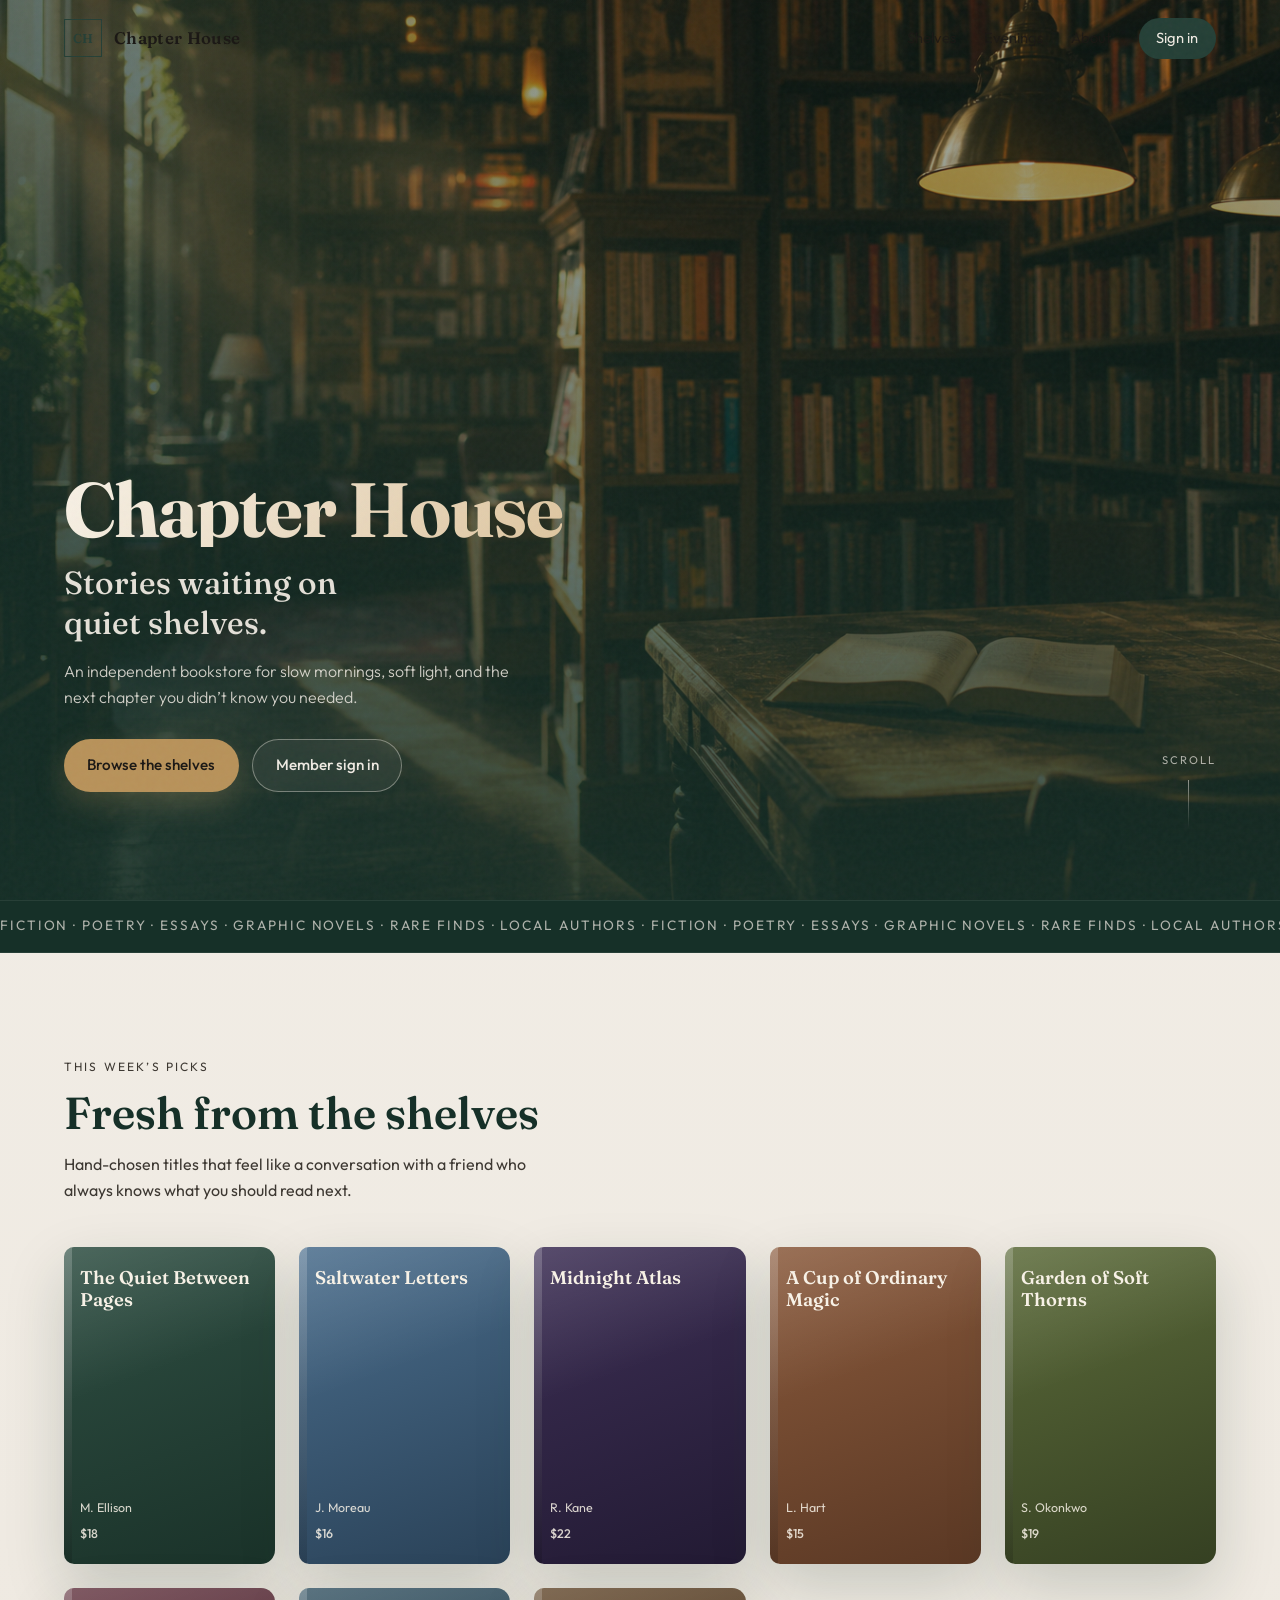
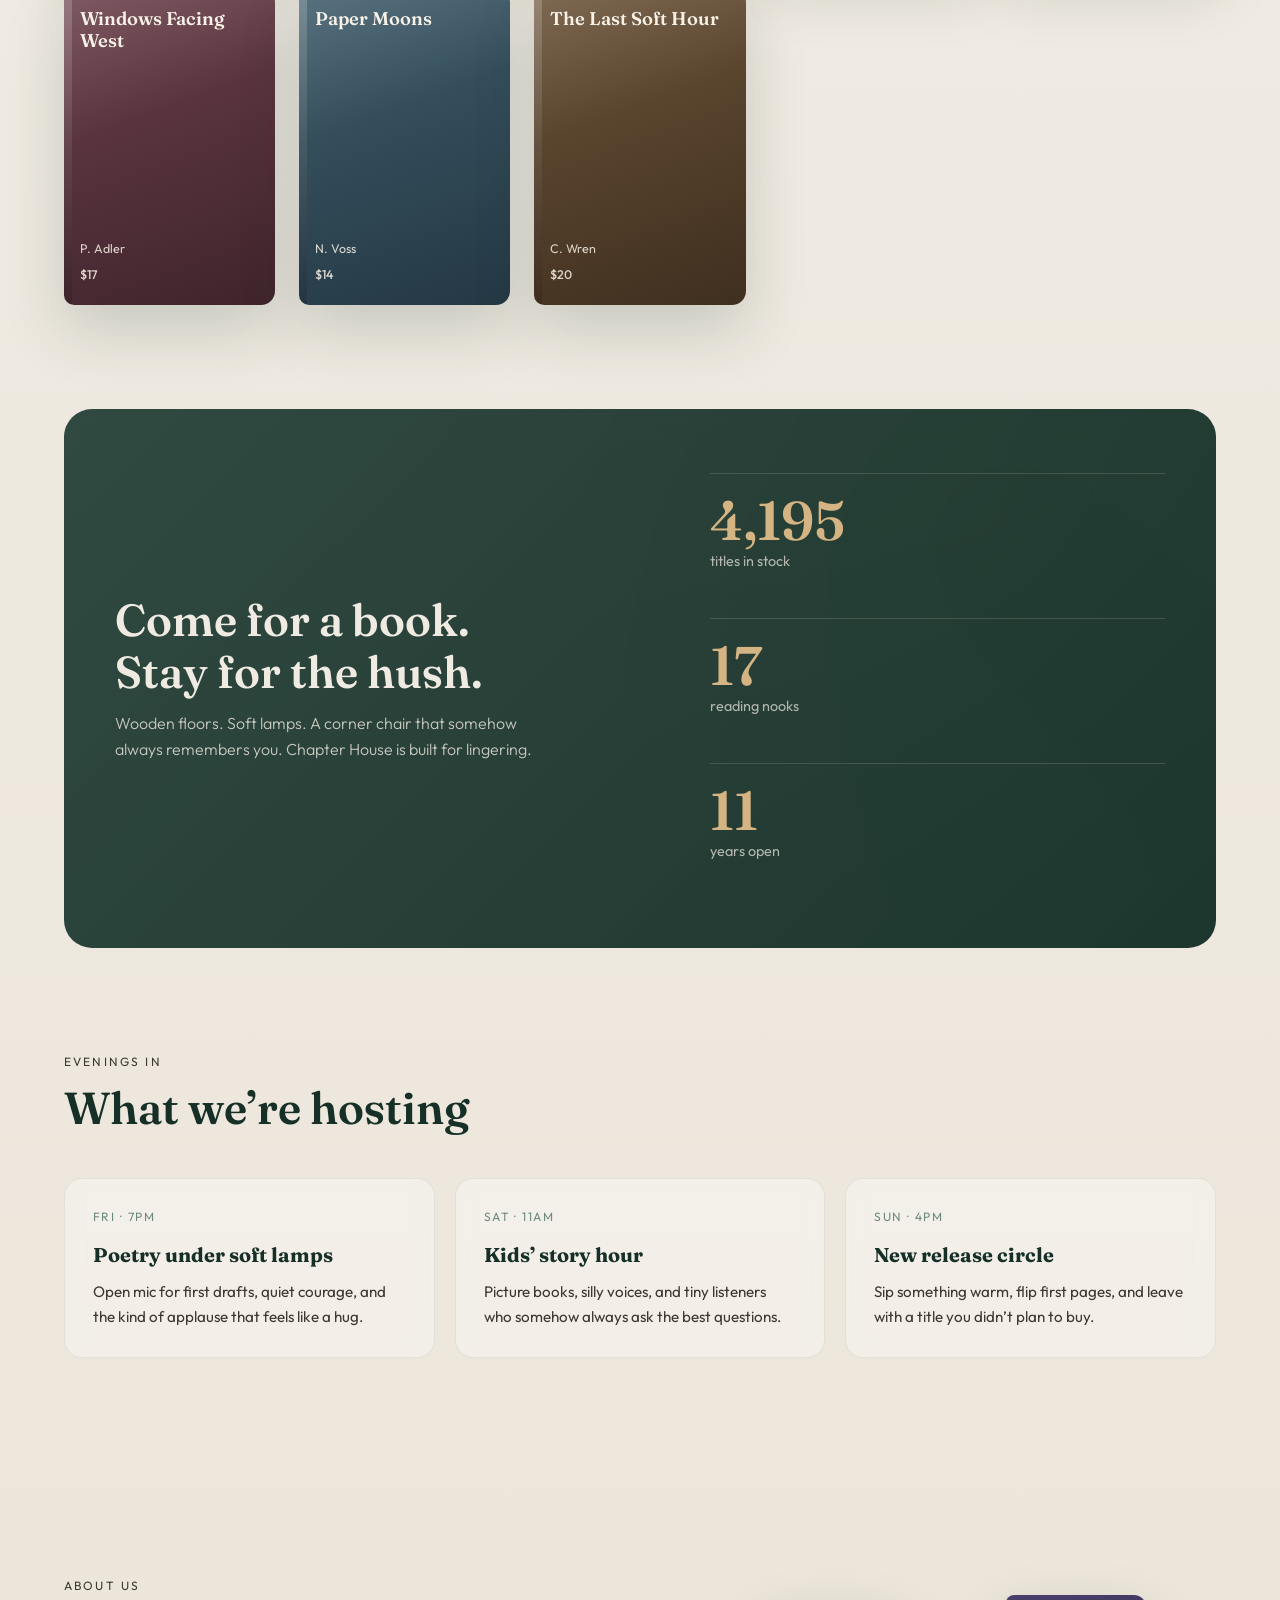
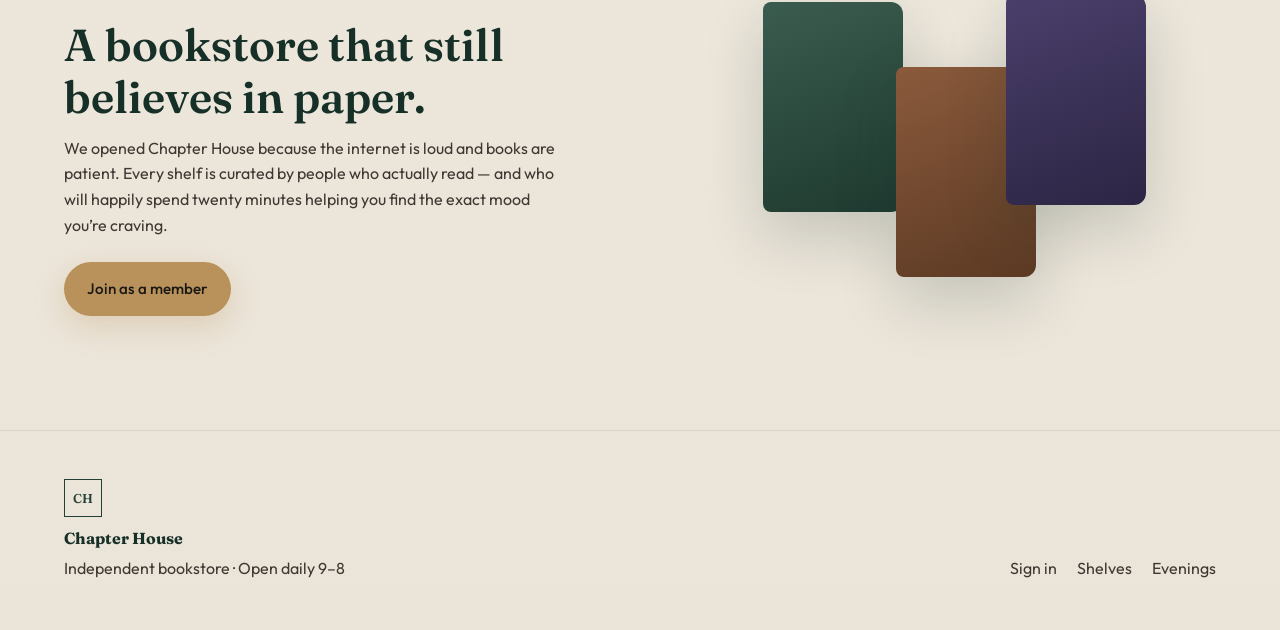
==== index.html @ 33b300a6 "Launch Chapter House bookstore with secret Laura surprise Interactive storefront, name-gated login, " ====
<!DOCTYPE html>
<html lang="en">
<head>
  <meta charset="UTF-8" />
  <meta name="viewport" content="width=device-width, initial-scale=1.0" />
  <title>Chapter House — Independent Bookstore</title>
  <meta name="description" content="Chapter House — a quiet corner for readers. Browse shelves, find your next story." />
  <link rel="preconnect" href="https://fonts.googleapis.com" />
  <link rel="preconnect" href="https://fonts.gstatic.com" crossorigin />
  <link href="https://fonts.googleapis.com/css2?family=Fraunces:opsz,wght@9..144,400;9..144,600;9..144,700&family=Outfit:wght@300;400;500;600&display=swap" rel="stylesheet" />
  <link rel="stylesheet" href="css/style.css" />
</head>
<body>
  <div class="page-loader" id="pageLoader">
    <div class="loader-mark">CH</div>
    <p class="loader-text">Opening the shelves…</p>
  </div>

  <div class="cursor-glow" id="cursorGlow" aria-hidden="true"></div>

  <header class="site-header" id="siteHeader">
    <a href="index.html" class="brand">
      <span class="brand-mark">CH</span>
      <span class="brand-name">Chapter House</span>
    </a>
    <nav class="nav">
      <a href="#shelves">Shelves</a>
      <a href="#events">Evenings</a>
      <a href="#about">About</a>
      <a href="login.html" class="nav-cta">Sign in</a>
    </nav>
    <button class="nav-toggle" id="navToggle" aria-label="Open menu">
      <span></span><span></span>
    </button>
  </header>

  <main>
    <section class="hero">
      <div class="hero-bg" style="background-image: url('assets/hero-bookstore.png')"></div>
      <div class="hero-veil"></div>
      <div class="hero-content reveal">
        <p class="brand-hero">Chapter House</p>
        <h1>Stories waiting on quiet shelves.</h1>
        <p class="hero-sub">An independent bookstore for slow mornings, soft light, and the next chapter you didn’t know you needed.</p>
        <div class="hero-actions">
          <a href="#shelves" class="btn btn-primary">Browse the shelves</a>
          <a href="login.html" class="btn btn-ghost">Member sign in</a>
        </div>
      </div>
      <div class="scroll-hint" aria-hidden="true">
        <span>Scroll</span>
        <div class="scroll-line"></div>
      </div>
    </section>

    <section class="marquee" aria-hidden="true">
      <div class="marquee-track">
        <span>Fiction · Poetry · Essays · Graphic Novels · Rare Finds · Local Authors · Fiction · Poetry · Essays · Graphic Novels · Rare Finds · Local Authors ·</span>
        <span>Fiction · Poetry · Essays · Graphic Novels · Rare Finds · Local Authors · Fiction · Poetry · Essays · Graphic Novels · Rare Finds · Local Authors ·</span>
      </div>
    </section>

    <section class="shelves" id="shelves">
      <div class="section-head reveal">
        <p class="eyebrow">This week’s picks</p>
        <h2>Fresh from the shelves</h2>
        <p>Hand-chosen titles that feel like a conversation with a friend who always knows what you should read next.</p>
      </div>
      <div class="book-grid" id="bookGrid"></div>
    </section>

    <section class="atmosphere">
      <div class="atmosphere-panel reveal">
        <h2>Come for a book.<br />Stay for the hush.</h2>
        <p>Wooden floors. Soft lamps. A corner chair that somehow always remembers you. Chapter House is built for lingering.</p>
      </div>
      <div class="atmosphere-stats">
        <div class="stat reveal" data-delay="0">
          <strong data-count="4200">0</strong>
          <span>titles in stock</span>
        </div>
        <div class="stat reveal" data-delay="1">
          <strong data-count="18">0</strong>
          <span>reading nooks</span>
        </div>
        <div class="stat reveal" data-delay="2">
          <strong data-count="12">0</strong>
          <span>years open</span>
        </div>
      </div>
    </section>

    <section class="events" id="events">
      <div class="section-head reveal">
        <p class="eyebrow">Evenings in</p>
        <h2>What we’re hosting</h2>
      </div>
      <div class="event-list">
        <article class="event-card reveal">
          <time>Fri · 7pm</time>
          <h3>Poetry under soft lamps</h3>
          <p>Open mic for first drafts, quiet courage, and the kind of applause that feels like a hug.</p>
        </article>
        <article class="event-card reveal">
          <time>Sat · 11am</time>
          <h3>Kids’ story hour</h3>
          <p>Picture books, silly voices, and tiny listeners who somehow always ask the best questions.</p>
        </article>
        <article class="event-card reveal">
          <time>Sun · 4pm</time>
          <h3>New release circle</h3>
          <p>Sip something warm, flip first pages, and leave with a title you didn’t plan to buy.</p>
        </article>
      </div>
    </section>

    <section class="about" id="about">
      <div class="about-copy reveal">
        <p class="eyebrow">About us</p>
        <h2>A bookstore that still believes in paper.</h2>
        <p>We opened Chapter House because the internet is loud and books are patient. Every shelf is curated by people who actually read — and who will happily spend twenty minutes helping you find the exact mood you’re craving.</p>
        <a href="login.html" class="btn btn-primary">Join as a member</a>
      </div>
      <div class="about-visual reveal" aria-hidden="true">
        <div class="floating-book b1"></div>
        <div class="floating-book b2"></div>
        <div class="floating-book b3"></div>
      </div>
    </section>
  </main>

  <footer class="site-footer">
    <div>
      <span class="brand-mark">CH</span>
      <strong>Chapter House</strong>
      <p>Independent bookstore · Open daily 9–8</p>
    </div>
    <div class="footer-links">
      <a href="login.html">Sign in</a>
      <a href="#shelves">Shelves</a>
      <a href="#events">Evenings</a>
    </div>
  </footer>

  <div class="mobile-nav" id="mobileNav">
    <a href="#shelves">Shelves</a>
    <a href="#events">Evenings</a>
    <a href="#about">About</a>
    <a href="login.html">Sign in</a>
  </div>

  <script src="js/main.js"></script>
</body>
</html>
---- css/style.css ----
:root {
  --ink: #1a1714;
  --ink-soft: #3d3832;
  --paper: #efeae2;
  --paper-2: #e4ddd2;
  --forest: #243f36;
  --forest-deep: #163028;
  --sage: #6d8b7c;
  --gold: #b8925a;
  --gold-soft: #d4b483;
  --cream-line: rgba(26, 23, 20, 0.08);
  --shadow: 0 24px 60px rgba(22, 48, 40, 0.18);
  --radius: 18px;
  --font-display: "Fraunces", Georgia, serif;
  --font-body: "Outfit", system-ui, sans-serif;
}

*,
*::before,
*::after {
  box-sizing: border-box;
  margin: 0;
  padding: 0;
}

html {
  scroll-behavior: smooth;
}

body {
  font-family: var(--font-body);
  color: var(--ink);
  background:
    radial-gradient(1200px 600px at 10% -10%, rgba(109, 139, 124, 0.18), transparent 60%),
    radial-gradient(900px 500px at 100% 0%, rgba(184, 146, 90, 0.12), transparent 55%),
    linear-gradient(180deg, #f3efe8 0%, var(--paper) 40%, #ebe4d8 100%);
  min-height: 100vh;
  overflow-x: hidden;
  line-height: 1.6;
}

body::before {
  content: "";
  position: fixed;
  inset: 0;
  pointer-events: none;
  opacity: 0.035;
  background-image: url("data:image/svg+xml,%3Csvg viewBox='0 0 200 200' xmlns='http://www.w3.org/2000/svg'%3E%3Cfilter id='n'%3E%3CfeTurbulence type='fractalNoise' baseFrequency='0.85' numOctaves='4' stitchTiles='stitch'/%3E%3C/filter%3E%3Crect width='100%25' height='100%25' filter='url(%23n)'/%3E%3C/svg%3E");
  z-index: 9998;
}

a {
  color: inherit;
  text-decoration: none;
}

img {
  max-width: 100%;
  display: block;
}

.page-loader {
  position: fixed;
  inset: 0;
  z-index: 10000;
  display: grid;
  place-content: center;
  gap: 1rem;
  background: var(--forest-deep);
  color: var(--paper);
  transition: opacity 0.7s ease, visibility 0.7s ease;
}

.page-loader.hide {
  opacity: 0;
  visibility: hidden;
}

.loader-mark {
  width: 64px;
  height: 64px;
  margin: 0 auto;
  border: 1px solid rgba(239, 234, 226, 0.35);
  display: grid;
  place-items: center;
  font-family: var(--font-display);
  font-weight: 600;
  letter-spacing: 0.08em;
  animation: pulseMark 1.4s ease-in-out infinite;
}

.loader-text {
  font-weight: 300;
  letter-spacing: 0.12em;
  text-transform: uppercase;
  font-size: 0.75rem;
  opacity: 0.7;
}

@keyframes pulseMark {
  0%, 100% { transform: scale(1); opacity: 0.7; }
  50% { transform: scale(1.05); opacity: 1; }
}

.cursor-glow {
  position: fixed;
  width: 280px;
  height: 280px;
  border-radius: 50%;
  pointer-events: none;
  z-index: 1;
  background: radial-gradient(circle, rgba(184, 146, 90, 0.14), transparent 70%);
  transform: translate(-50%, -50%);
  transition: opacity 0.3s ease;
  opacity: 0;
  mix-blend-mode: multiply;
}

@media (hover: hover) {
  .cursor-glow.on { opacity: 1; }
}

.site-header {
  position: fixed;
  top: 0;
  left: 0;
  right: 0;
  z-index: 100;
  display: flex;
  align-items: center;
  justify-content: space-between;
  padding: 1.1rem 5vw;
  transition: background 0.35s ease, backdrop-filter 0.35s ease, box-shadow 0.35s ease;
}

.site-header.scrolled,
.site-header.solid {
  background: rgba(243, 239, 232, 0.88);
  backdrop-filter: blur(14px);
  box-shadow: 0 1px 0 var(--cream-line);
}

.brand {
  display: flex;
  align-items: center;
  gap: 0.75rem;
}

.brand-mark {
  width: 38px;
  height: 38px;
  display: grid;
  place-items: center;
  border: 1px solid var(--forest);
  font-family: var(--font-display);
  font-size: 0.8rem;
  font-weight: 600;
  color: var(--forest);
}

.brand-name {
  font-family: var(--font-display);
  font-weight: 600;
  font-size: 1.05rem;
  letter-spacing: 0.02em;
}

.nav {
  display: flex;
  align-items: center;
  gap: 1.75rem;
}

.nav a {
  font-size: 0.92rem;
  font-weight: 400;
  opacity: 0.8;
  transition: opacity 0.2s ease;
}

.nav a:hover {
  opacity: 1;
}

.nav-cta {
  padding: 0.55rem 1.1rem;
  background: var(--forest);
  color: var(--paper) !important;
  opacity: 1 !important;
  border-radius: 999px;
  transition: transform 0.25s ease, background 0.25s ease !important;
}

.nav-cta:hover {
  transform: translateY(-2px);
  background: var(--forest-deep);
}

.nav-toggle {
  display: none;
  width: 40px;
  height: 40px;
  border: 0;
  background: transparent;
  flex-direction: column;
  justify-content: center;
  gap: 6px;
  cursor: pointer;
}

.nav-toggle span {
  display: block;
  height: 2px;
  width: 22px;
  background: var(--ink);
}

.mobile-nav {
  position: fixed;
  inset: 0;
  z-index: 99;
  background: rgba(243, 239, 232, 0.97);
  display: grid;
  place-content: center;
  gap: 1.5rem;
  text-align: center;
  font-family: var(--font-display);
  font-size: 1.6rem;
  opacity: 0;
  visibility: hidden;
  transition: opacity 0.35s ease, visibility 0.35s ease;
}

.mobile-nav.open {
  opacity: 1;
  visibility: visible;
}

.hero {
  position: relative;
  min-height: 100vh;
  display: grid;
  align-items: end;
  padding: 0 5vw 12vh;
  color: var(--paper);
  overflow: hidden;
}

.hero-bg {
  position: absolute;
  inset: 0;
  background-size: cover;
  background-position: center;
  transform: scale(1.08);
  animation: heroDrift 18s ease-in-out infinite alternate;
}

@keyframes heroDrift {
  from { transform: scale(1.08) translate(0, 0); }
  to { transform: scale(1.14) translate(-1.5%, -1%); }
}

.hero-veil {
  position: absolute;
  inset: 0;
  background:
    linear-gradient(180deg, rgba(22, 48, 40, 0.35) 0%, rgba(22, 48, 40, 0.55) 45%, rgba(22, 48, 40, 0.88) 100%),
    linear-gradient(90deg, rgba(22, 48, 40, 0.55), transparent 55%);
}

.hero-content {
  position: relative;
  z-index: 2;
  max-width: 720px;
}

.brand-hero {
  font-family: var(--font-display);
  font-size: clamp(2.4rem, 7vw, 4.8rem);
  font-weight: 700;
  line-height: 0.95;
  letter-spacing: -0.02em;
  margin-bottom: 1rem;
  background: linear-gradient(120deg, #f7f1e6, #d4b483);
  -webkit-background-clip: text;
  background-clip: text;
  color: transparent;
}

.hero h1 {
  font-family: var(--font-display);
  font-size: clamp(1.35rem, 3.2vw, 2rem);
  font-weight: 500;
  line-height: 1.25;
  max-width: 16ch;
  margin-bottom: 1rem;
  color: rgba(239, 234, 226, 0.95);
}

.hero-sub {
  max-width: 42ch;
  font-weight: 300;
  opacity: 0.85;
  margin-bottom: 1.75rem;
}

.hero-actions {
  display: flex;
  flex-wrap: wrap;
  gap: 0.85rem;
}

.scroll-hint {
  position: absolute;
  right: 5vw;
  bottom: 8vh;
  z-index: 2;
  display: flex;
  flex-direction: column;
  align-items: center;
  gap: 0.6rem;
  font-size: 0.7rem;
  letter-spacing: 0.18em;
  text-transform: uppercase;
  opacity: 0.7;
}

.scroll-line {
  width: 1px;
  height: 48px;
  background: linear-gradient(to bottom, rgba(239, 234, 226, 0.8), transparent);
  animation: scrollPulse 1.8s ease-in-out infinite;
}

@keyframes scrollPulse {
  0%, 100% { transform: scaleY(1); opacity: 0.5; }
  50% { transform: scaleY(1.15); opacity: 1; }
}

.btn {
  display: inline-flex;
  align-items: center;
  justify-content: center;
  padding: 0.85rem 1.4rem;
  border-radius: 999px;
  border: 1px solid transparent;
  font-family: var(--font-body);
  font-size: 0.95rem;
  font-weight: 500;
  cursor: pointer;
  transition: transform 0.25s ease, background 0.25s ease, box-shadow 0.25s ease;
}

.btn:hover {
  transform: translateY(-2px);
}

.btn-primary {
  background: var(--gold);
  color: var(--ink);
  box-shadow: 0 10px 30px rgba(184, 146, 90, 0.28);
}

.btn-primary:hover {
  background: var(--gold-soft);
}

.btn-ghost {
  border-color: rgba(239, 234, 226, 0.4);
  color: var(--paper);
  background: rgba(239, 234, 226, 0.06);
  backdrop-filter: blur(8px);
}

.btn-block {
  width: 100%;
}

.marquee {
  overflow: hidden;
  background: var(--forest-deep);
  color: rgba(239, 234, 226, 0.7);
  padding: 0.9rem 0;
  border-top: 1px solid rgba(239, 234, 226, 0.08);
  border-bottom: 1px solid rgba(239, 234, 226, 0.08);
}

.marquee-track {
  display: flex;
  width: max-content;
  animation: marquee 32s linear infinite;
  font-size: 0.85rem;
  letter-spacing: 0.14em;
  text-transform: uppercase;
}

.marquee-track span {
  padding-right: 2rem;
}

@keyframes marquee {
  from { transform: translateX(0); }
  to { transform: translateX(-50%); }
}

.shelves,
.events,
.about,
.atmosphere {
  padding: 6.5rem 5vw;
}

.section-head {
  max-width: 560px;
  margin-bottom: 2.75rem;
}

.eyebrow {
  font-size: 0.75rem;
  letter-spacing: 0.18em;
  text-transform: uppercase;
  color: var(--sage);
  margin-bottom: 0.7rem;
}

.section-head h2,
.about-copy h2,
.atmosphere-panel h2 {
  font-family: var(--font-display);
  font-size: clamp(1.8rem, 4vw, 2.8rem);
  line-height: 1.15;
  font-weight: 600;
  margin-bottom: 0.85rem;
  color: var(--forest-deep);
}

.section-head p {
  color: var(--ink-soft);
  max-width: 42ch;
}

.book-grid {
  display: grid;
  grid-template-columns: repeat(auto-fill, minmax(180px, 1fr));
  gap: 1.5rem;
}

.book {
  position: relative;
  aspect-ratio: 2 / 3;
  border-radius: 10px 14px 14px 10px;
  padding: 1.25rem 1rem;
  color: #f7f1e6;
  display: flex;
  flex-direction: column;
  justify-content: space-between;
  box-shadow: var(--shadow);
  transform-style: preserve-3d;
  transition: transform 0.45s cubic-bezier(0.22, 1, 0.36, 1), box-shadow 0.45s ease;
  cursor: pointer;
  overflow: hidden;
}

.book::before {
  content: "";
  position: absolute;
  inset: 0;
  background: linear-gradient(160deg, rgba(255, 255, 255, 0.14), transparent 40%);
  pointer-events: none;
}

.book::after {
  content: "";
  position: absolute;
  left: 0;
  top: 0;
  bottom: 0;
  width: 8px;
  background: linear-gradient(180deg, rgba(255, 255, 255, 0.2), rgba(0, 0, 0, 0.15));
}

.book:hover {
  transform: translateY(-12px) rotateY(-6deg) rotateX(3deg);
  box-shadow: 0 30px 50px rgba(22, 48, 40, 0.28);
}

.book-title {
  font-family: var(--font-display);
  font-size: 1.15rem;
  line-height: 1.2;
  font-weight: 600;
  position: relative;
  z-index: 1;
}

.book-meta {
  position: relative;
  z-index: 1;
  font-size: 0.78rem;
  opacity: 0.85;
}

.book-price {
  margin-top: 0.35rem;
  font-weight: 500;
}

.atmosphere {
  display: grid;
  grid-template-columns: 1.2fr 1fr;
  gap: 3rem;
  align-items: center;
  background:
    linear-gradient(135deg, rgba(36, 63, 54, 0.94), rgba(22, 48, 40, 0.97)),
    radial-gradient(circle at 80% 20%, rgba(184, 146, 90, 0.25), transparent 40%);
  color: var(--paper);
  margin: 0 5vw;
  border-radius: 28px;
  padding: 4rem 4vw;
}

.atmosphere-panel h2 {
  color: var(--paper);
}

.atmosphere-panel p {
  opacity: 0.8;
  max-width: 38ch;
  font-weight: 300;
}

.atmosphere-stats {
  display: grid;
  gap: 1.5rem;
}

.stat {
  padding: 1.25rem 0;
  border-top: 1px solid rgba(239, 234, 226, 0.15);
}

.stat strong {
  display: block;
  font-family: var(--font-display);
  font-size: clamp(2.2rem, 5vw, 3.4rem);
  font-weight: 600;
  line-height: 1;
  color: var(--gold-soft);
}

.stat span {
  opacity: 0.7;
  font-size: 0.9rem;
}

.event-list {
  display: grid;
  grid-template-columns: repeat(3, 1fr);
  gap: 1.25rem;
}

.event-card {
  padding: 1.75rem;
  border-radius: var(--radius);
  background: rgba(255, 255, 255, 0.35);
  border: 1px solid rgba(36, 63, 54, 0.08);
  backdrop-filter: blur(8px);
  transition: transform 0.35s ease, background 0.35s ease;
}

.event-card:hover {
  transform: translateY(-6px);
  background: rgba(255, 255, 255, 0.55);
}

.event-card time {
  display: block;
  font-size: 0.75rem;
  letter-spacing: 0.12em;
  text-transform: uppercase;
  color: var(--sage);
  margin-bottom: 0.85rem;
}

.event-card h3 {
  font-family: var(--font-display);
  font-size: 1.25rem;
  margin-bottom: 0.55rem;
  color: var(--forest-deep);
}

.event-card p {
  color: var(--ink-soft);
  font-size: 0.95rem;
}

.about {
  display: grid;
  grid-template-columns: 1fr 1fr;
  gap: 3rem;
  align-items: center;
}

.about-copy p {
  color: var(--ink-soft);
  margin-bottom: 1.5rem;
  max-width: 46ch;
}

.about-visual {
  position: relative;
  height: 360px;
  perspective: 900px;
}

.floating-book {
  position: absolute;
  width: 140px;
  height: 210px;
  border-radius: 8px 12px 12px 8px;
  box-shadow: var(--shadow);
  animation: floatBook 6s ease-in-out infinite;
}

.floating-book.b1 {
  left: 18%;
  top: 10%;
  background: linear-gradient(160deg, #3a5c4e, #1f3a30);
  animation-delay: 0s;
}

.floating-book.b2 {
  left: 42%;
  top: 28%;
  background: linear-gradient(160deg, #8b5a3c, #5c3a24);
  animation-delay: 0.8s;
}

.floating-book.b3 {
  left: 62%;
  top: 8%;
  background: linear-gradient(160deg, #4a3f6b, #2c2544);
  animation-delay: 1.4s;
}

@keyframes floatBook {
  0%, 100% { transform: translateY(0) rotate(-4deg); }
  50% { transform: translateY(-18px) rotate(3deg); }
}

.site-footer {
  display: flex;
  justify-content: space-between;
  align-items: flex-end;
  gap: 2rem;
  padding: 3rem 5vw;
  border-top: 1px solid var(--cream-line);
  color: var(--ink-soft);
}

.site-footer .brand-mark {
  margin-bottom: 0.6rem;
}

.site-footer strong {
  display: block;
  font-family: var(--font-display);
  color: var(--forest-deep);
  margin-bottom: 0.25rem;
}

.footer-links {
  display: flex;
  gap: 1.25rem;
}

.reveal {
  opacity: 0;
  transform: translateY(36px);
  transition: opacity 0.8s cubic-bezier(0.22, 1, 0.36, 1), transform 0.8s cubic-bezier(0.22, 1, 0.36, 1);
}

.reveal.in {
  opacity: 1;
  transform: translateY(0);
}

.reveal[data-delay="1"] { transition-delay: 0.12s; }
.reveal[data-delay="2"] { transition-delay: 0.24s; }

/* AUTH */
.auth-page {
  min-height: 100vh;
}

.auth-main {
  min-height: 100vh;
  display: grid;
  place-items: center;
  padding: 7rem 1.25rem 3rem;
}

.auth-card {
  width: min(440px, 100%);
  background: rgba(255, 255, 255, 0.55);
  border: 1px solid rgba(36, 63, 54, 0.1);
  backdrop-filter: blur(16px);
  border-radius: 24px;
  padding: 2rem;
  box-shadow: var(--shadow);
}

.auth-tabs {
  display: grid;
  grid-template-columns: 1fr 1fr;
  gap: 0.4rem;
  background: rgba(36, 63, 54, 0.08);
  padding: 0.35rem;
  border-radius: 999px;
  margin-bottom: 1.75rem;
}

.auth-tab {
  border: 0;
  background: transparent;
  padding: 0.7rem;
  border-radius: 999px;
  font-family: var(--font-body);
  font-size: 0.9rem;
  cursor: pointer;
  color: var(--ink-soft);
  transition: background 0.25s ease, color 0.25s ease;
}

.auth-tab.active {
  background: var(--forest);
  color: var(--paper);
}

.auth-form {
  display: none;
}

.auth-form.active {
  display: block;
  animation: formIn 0.45s ease;
}

@keyframes formIn {
  from { opacity: 0; transform: translateY(10px); }
  to { opacity: 1; transform: translateY(0); }
}

.auth-form h1 {
  font-family: var(--font-display);
  font-size: 1.8rem;
  color: var(--forest-deep);
  margin-bottom: 0.4rem;
}

.auth-sub {
  color: var(--ink-soft);
  margin-bottom: 1.5rem;
  font-size: 0.95rem;
}

.auth-form label {
  display: block;
  margin-bottom: 1rem;
}

.auth-form label span {
  display: block;
  font-size: 0.8rem;
  margin-bottom: 0.4rem;
  color: var(--ink-soft);
}

.auth-form label em {
  font-style: normal;
  opacity: 0.6;
}

.auth-form input {
  width: 100%;
  padding: 0.85rem 1rem;
  border-radius: 12px;
  border: 1px solid rgba(36, 63, 54, 0.18);
  background: rgba(255, 255, 255, 0.7);
  font-family: var(--font-body);
  font-size: 1rem;
  color: var(--ink);
  outline: none;
  transition: border-color 0.2s ease, box-shadow 0.2s ease;
}

.auth-form input:focus {
  border-color: var(--sage);
  box-shadow: 0 0 0 4px rgba(109, 139, 124, 0.18);
}

.welcome-modal {
  position: fixed;
  inset: 0;
  z-index: 200;
  display: grid;
  place-items: center;
  background: rgba(22, 48, 40, 0.55);
  backdrop-filter: blur(8px);
  padding: 1.25rem;
}

.welcome-modal[hidden] {
  display: none;
}

.welcome-panel {
  width: min(420px, 100%);
  background: var(--paper);
  border-radius: 24px;
  padding: 2.25rem;
  text-align: center;
  animation: formIn 0.45s ease;
  box-shadow: var(--shadow);
}

.welcome-icon {
  font-size: 2rem;
  margin-bottom: 0.75rem;
}

.welcome-panel h2 {
  font-family: var(--font-display);
  color: var(--forest-deep);
  margin-bottom: 0.5rem;
}

.welcome-panel p {
  color: var(--ink-soft);
  margin-bottom: 1.5rem;
}

.gate-overlay {
  position: fixed;
  inset: 0;
  z-index: 300;
  display: grid;
  place-content: center;
  gap: 1rem;
  background: #0b0a0c;
  color: #f2e8df;
  text-align: center;
}

.gate-overlay[hidden] {
  display: none;
}

.gate-spinner {
  width: 42px;
  height: 42px;
  margin: 0 auto;
  border: 2px solid rgba(242, 232, 223, 0.2);
  border-top-color: #d4b483;
  border-radius: 50%;
  animation: spin 0.8s linear infinite;
}

@keyframes spin {
  to { transform: rotate(360deg); }
}

@media (max-width: 900px) {
  .nav { display: none; }
  .nav-toggle { display: flex; }
  .event-list,
  .about,
  .atmosphere {
    grid-template-columns: 1fr;
  }
  .atmosphere {
    margin: 0;
    border-radius: 0;
  }
  .about-visual {
    height: 260px;
  }
  .site-footer {
    flex-direction: column;
    align-items: flex-start;
  }
}

@media (max-width: 600px) {
  .hero {
    align-items: center;
    padding-bottom: 18vh;
  }
  .scroll-hint { display: none; }
  .book-grid {
    grid-template-columns: repeat(2, 1fr);
    gap: 1rem;
  }
}
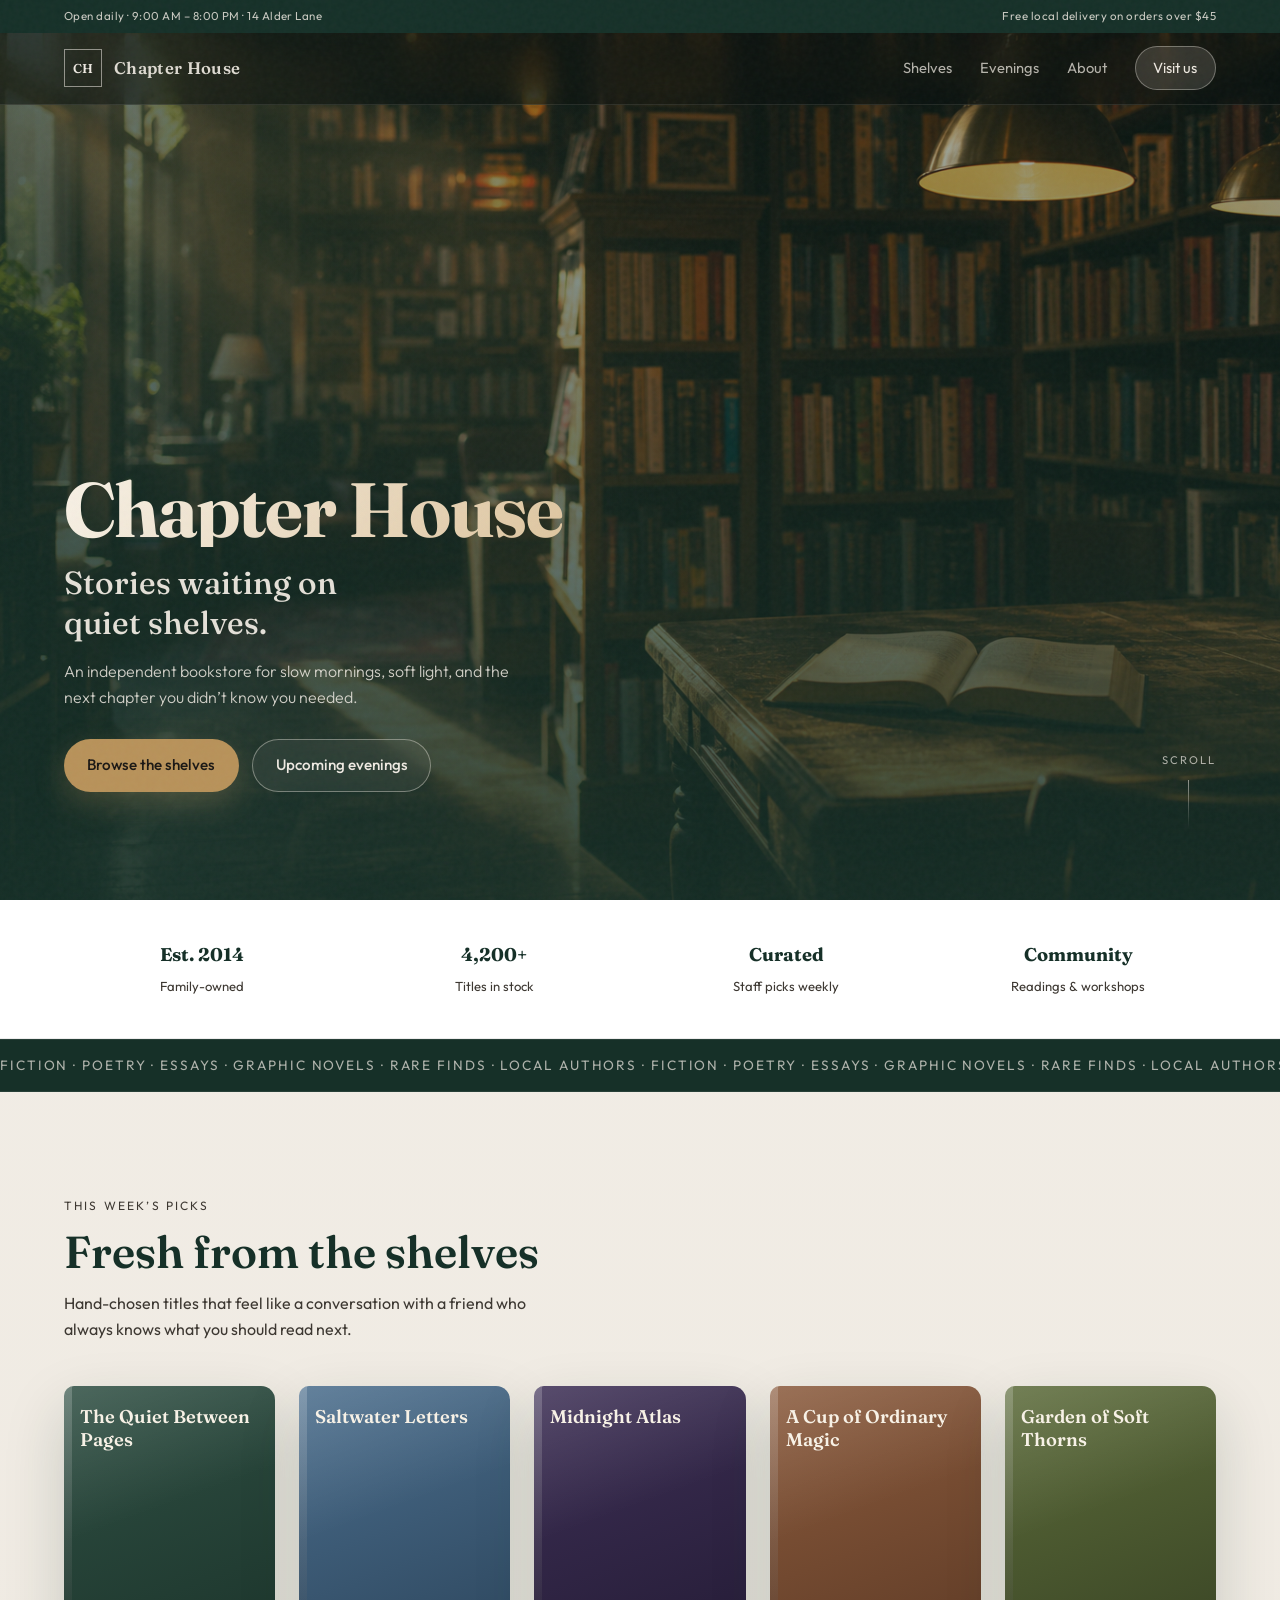
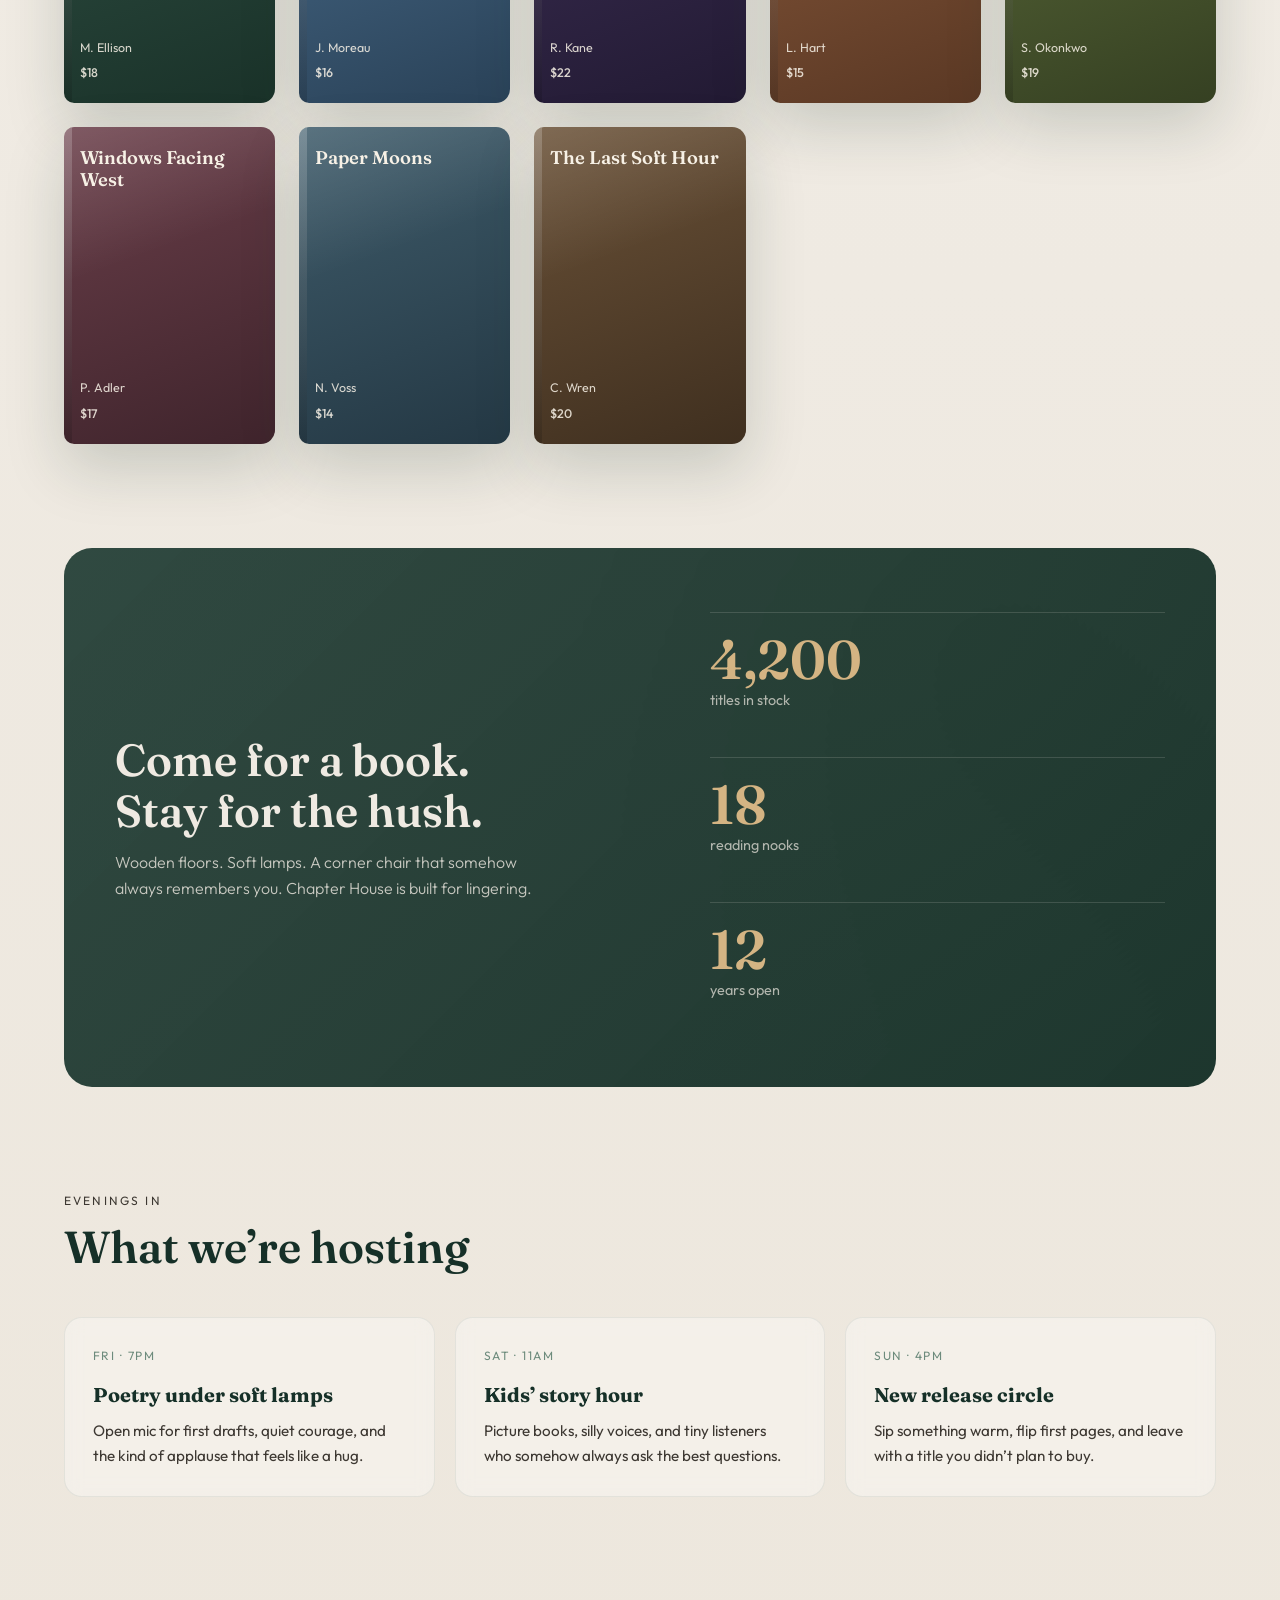
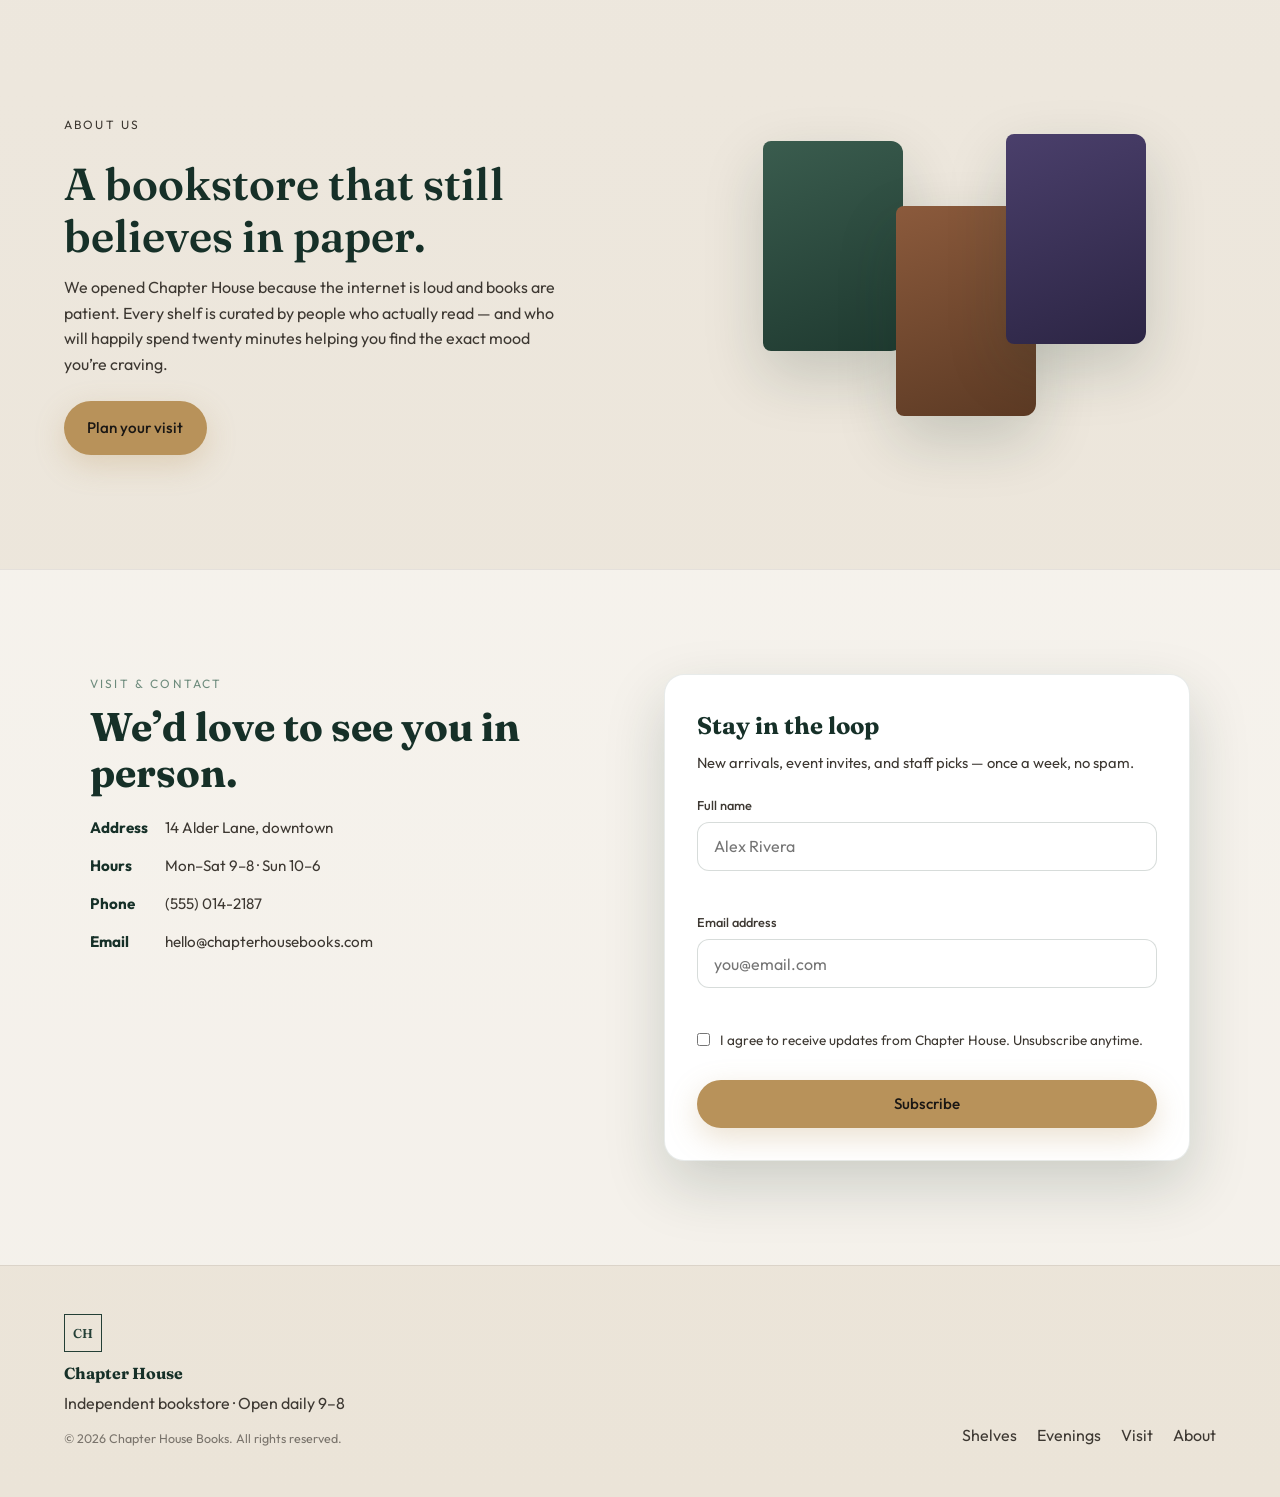
==== commit 6220529a: "Polish storefront UI and hide sign-in from public site Fix navbar contrast on hero, add professional" ====
--- a/index.html
+++ b/index.html
@@ -4,7 +4,7 @@
   <meta charset="UTF-8" />
   <meta name="viewport" content="width=device-width, initial-scale=1.0" />
   <title>Chapter House — Independent Bookstore</title>
-  <meta name="description" content="Chapter House — a quiet corner for readers. Browse shelves, find your next story." />
+  <meta name="description" content="Chapter House — curated fiction, poetry, and rare finds. Open daily in the heart of the city." />
   <link rel="preconnect" href="https://fonts.googleapis.com" />
   <link rel="preconnect" href="https://fonts.gstatic.com" crossorigin />
   <link href="https://fonts.googleapis.com/css2?family=Fraunces:opsz,wght@9..144,400;9..144,600;9..144,700&family=Outfit:wght@300;400;500;600&display=swap" rel="stylesheet" />
@@ -18,18 +18,23 @@
 
   <div class="cursor-glow" id="cursorGlow" aria-hidden="true"></div>
 
-  <header class="site-header" id="siteHeader">
+  <div class="top-bar">
+    <p>Open daily · 9:00 AM – 8:00 PM · 14 Alder Lane</p>
+    <p>Free local delivery on orders over $45</p>
+  </div>
+
+  <header class="site-header site-header--hero" id="siteHeader">
     <a href="index.html" class="brand">
       <span class="brand-mark">CH</span>
       <span class="brand-name">Chapter House</span>
     </a>
-    <nav class="nav">
+    <nav class="nav" aria-label="Main">
       <a href="#shelves">Shelves</a>
       <a href="#events">Evenings</a>
       <a href="#about">About</a>
-      <a href="login.html" class="nav-cta">Sign in</a>
+      <a href="#visit" class="nav-cta">Visit us</a>
     </nav>
-    <button class="nav-toggle" id="navToggle" aria-label="Open menu">
+    <button class="nav-toggle" id="navToggle" aria-label="Open menu" aria-expanded="false">
       <span></span><span></span>
     </button>
   </header>
@@ -44,12 +49,31 @@
         <p class="hero-sub">An independent bookstore for slow mornings, soft light, and the next chapter you didn’t know you needed.</p>
         <div class="hero-actions">
           <a href="#shelves" class="btn btn-primary">Browse the shelves</a>
-          <a href="login.html" class="btn btn-ghost">Member sign in</a>
+          <a href="#events" class="btn btn-ghost">Upcoming evenings</a>
         </div>
       </div>
       <div class="scroll-hint" aria-hidden="true">
         <span>Scroll</span>
         <div class="scroll-line"></div>
+      </div>
+    </section>
+
+    <section class="trust-bar" aria-label="Store highlights">
+      <div class="trust-item">
+        <strong>Est. 2014</strong>
+        <span>Family-owned</span>
+      </div>
+      <div class="trust-item">
+        <strong>4,200+</strong>
+        <span>Titles in stock</span>
+      </div>
+      <div class="trust-item">
+        <strong>Curated</strong>
+        <span>Staff picks weekly</span>
+      </div>
+      <div class="trust-item">
+        <strong>Community</strong>
+        <span>Readings & workshops</span>
       </div>
     </section>
 
@@ -97,17 +121,17 @@
       </div>
       <div class="event-list">
         <article class="event-card reveal">
-          <time>Fri · 7pm</time>
+          <time datetime="2026-07-31T19:00">Fri · 7pm</time>
           <h3>Poetry under soft lamps</h3>
           <p>Open mic for first drafts, quiet courage, and the kind of applause that feels like a hug.</p>
         </article>
         <article class="event-card reveal">
-          <time>Sat · 11am</time>
+          <time datetime="2026-08-01T11:00">Sat · 11am</time>
           <h3>Kids’ story hour</h3>
           <p>Picture books, silly voices, and tiny listeners who somehow always ask the best questions.</p>
         </article>
         <article class="event-card reveal">
-          <time>Sun · 4pm</time>
+          <time datetime="2026-08-02T16:00">Sun · 4pm</time>
           <h3>New release circle</h3>
           <p>Sip something warm, flip first pages, and leave with a title you didn’t plan to buy.</p>
         </article>
@@ -119,12 +143,53 @@
         <p class="eyebrow">About us</p>
         <h2>A bookstore that still believes in paper.</h2>
         <p>We opened Chapter House because the internet is loud and books are patient. Every shelf is curated by people who actually read — and who will happily spend twenty minutes helping you find the exact mood you’re craving.</p>
-        <a href="login.html" class="btn btn-primary">Join as a member</a>
+        <a href="#visit" class="btn btn-primary">Plan your visit</a>
       </div>
       <div class="about-visual reveal" aria-hidden="true">
         <div class="floating-book b1"></div>
         <div class="floating-book b2"></div>
         <div class="floating-book b3"></div>
+      </div>
+    </section>
+
+    <section class="visit" id="visit">
+      <div class="visit-grid">
+        <div class="visit-info reveal">
+          <p class="eyebrow">Visit & contact</p>
+          <h2>We’d love to see you in person.</h2>
+          <ul class="visit-details">
+            <li><strong>Address</strong> 14 Alder Lane, downtown</li>
+            <li><strong>Hours</strong> Mon–Sat 9–8 · Sun 10–6</li>
+            <li><strong>Phone</strong> (555) 014-2187</li>
+            <li><strong>Email</strong> hello@chapterhousebooks.com</li>
+          </ul>
+        </div>
+
+        <form class="visit-form reveal" id="newsletterForm" novalidate>
+          <h3>Stay in the loop</h3>
+          <p class="visit-form-sub">New arrivals, event invites, and staff picks — once a week, no spam.</p>
+
+          <div class="field">
+            <label for="newsName">Full name</label>
+            <input type="text" id="newsName" name="name" autocomplete="name" placeholder="Alex Rivera" required minlength="2" />
+            <p class="field-error" id="newsNameError" role="alert"></p>
+          </div>
+
+          <div class="field">
+            <label for="newsEmail">Email address</label>
+            <input type="email" id="newsEmail" name="email" autocomplete="email" placeholder="you@email.com" required />
+            <p class="field-error" id="newsEmailError" role="alert"></p>
+          </div>
+
+          <label class="checkbox-field">
+            <input type="checkbox" id="newsConsent" name="consent" required />
+            <span>I agree to receive updates from Chapter House. Unsubscribe anytime.</span>
+          </label>
+          <p class="field-error" id="newsConsentError" role="alert"></p>
+
+          <button type="submit" class="btn btn-primary btn-block" id="newsSubmit">Subscribe</button>
+          <p class="form-success" id="newsSuccess" hidden>Thank you — you’re on the list. See you at the shelves.</p>
+        </form>
       </div>
     </section>
   </main>
@@ -134,19 +199,21 @@
       <span class="brand-mark">CH</span>
       <strong>Chapter House</strong>
       <p>Independent bookstore · Open daily 9–8</p>
+      <p class="footer-fine">© 2026 Chapter House Books. All rights reserved.</p>
     </div>
     <div class="footer-links">
-      <a href="login.html">Sign in</a>
       <a href="#shelves">Shelves</a>
       <a href="#events">Evenings</a>
+      <a href="#visit">Visit</a>
+      <a href="#about">About</a>
     </div>
   </footer>
 
-  <div class="mobile-nav" id="mobileNav">
+  <div class="mobile-nav" id="mobileNav" aria-hidden="true">
     <a href="#shelves">Shelves</a>
     <a href="#events">Evenings</a>
     <a href="#about">About</a>
-    <a href="login.html">Sign in</a>
+    <a href="#visit">Visit us</a>
   </div>
 
   <script src="js/main.js"></script>
--- a/css/style.css
+++ b/css/style.css
@@ -120,24 +120,82 @@
   .cursor-glow.on { opacity: 1; }
 }
 
+.top-bar {
+  position: fixed;
+  top: 0;
+  left: 0;
+  right: 0;
+  z-index: 101;
+  display: flex;
+  justify-content: space-between;
+  gap: 1rem;
+  padding: 0.45rem 5vw;
+  background: var(--forest-deep);
+  color: rgba(239, 234, 226, 0.82);
+  font-size: 0.72rem;
+  letter-spacing: 0.04em;
+}
+
+.top-bar p {
+  margin: 0;
+  white-space: nowrap;
+  overflow: hidden;
+  text-overflow: ellipsis;
+}
+
 .site-header {
   position: fixed;
-  top: 0;
+  top: 2rem;
   left: 0;
   right: 0;
   z-index: 100;
   display: flex;
   align-items: center;
   justify-content: space-between;
-  padding: 1.1rem 5vw;
-  transition: background 0.35s ease, backdrop-filter 0.35s ease, box-shadow 0.35s ease;
+  padding: 0.9rem 5vw;
+  transition:
+    background 0.35s ease,
+    backdrop-filter 0.35s ease,
+    box-shadow 0.35s ease,
+    top 0.35s ease,
+    color 0.35s ease;
+}
+
+.auth-page .site-header {
+  top: 0;
 }
 
 .site-header.scrolled,
 .site-header.solid {
-  background: rgba(243, 239, 232, 0.88);
+  top: 0;
+  background: rgba(243, 239, 232, 0.94);
+  backdrop-filter: blur(16px);
+  box-shadow: 0 1px 0 var(--cream-line);
+}
+
+/* Readable nav on dark hero */
+.site-header--hero:not(.scrolled):not(.solid) {
+  background: rgba(10, 18, 16, 0.55);
   backdrop-filter: blur(14px);
-  box-shadow: 0 1px 0 var(--cream-line);
+  border-bottom: 1px solid rgba(239, 234, 226, 0.1);
+}
+
+.site-header--hero:not(.scrolled):not(.solid) .brand-mark {
+  border-color: rgba(239, 234, 226, 0.55);
+  color: var(--paper);
+}
+
+.site-header--hero:not(.scrolled):not(.solid) .brand-name,
+.site-header--hero:not(.scrolled):not(.solid) .nav a {
+  color: rgba(239, 234, 226, 0.92);
+}
+
+.site-header--hero:not(.scrolled):not(.solid) .nav a:hover {
+  color: #fff;
+}
+
+.site-header--hero:not(.scrolled):not(.solid) .nav-toggle span {
+  background: var(--paper);
 }
 
 .brand {
@@ -191,9 +249,19 @@
   transition: transform 0.25s ease, background 0.25s ease !important;
 }
 
+.site-header--hero:not(.scrolled):not(.solid) .nav-cta {
+  background: rgba(239, 234, 226, 0.14);
+  border: 1px solid rgba(239, 234, 226, 0.35);
+  color: var(--paper) !important;
+}
+
 .nav-cta:hover {
   transform: translateY(-2px);
   background: var(--forest-deep);
+}
+
+.site-header--hero:not(.scrolled):not(.solid) .nav-cta:hover {
+  background: rgba(239, 234, 226, 0.22);
 }
 
 .nav-toggle {
@@ -236,12 +304,39 @@
   visibility: visible;
 }
 
+.trust-bar {
+  display: grid;
+  grid-template-columns: repeat(4, 1fr);
+  gap: 1rem;
+  padding: 2rem 5vw;
+  background: #fff;
+  border-bottom: 1px solid var(--cream-line);
+}
+
+.trust-item {
+  text-align: center;
+  padding: 0.5rem;
+}
+
+.trust-item strong {
+  display: block;
+  font-family: var(--font-display);
+  font-size: 1.15rem;
+  color: var(--forest-deep);
+  margin-bottom: 0.2rem;
+}
+
+.trust-item span {
+  font-size: 0.82rem;
+  color: var(--ink-soft);
+}
+
 .hero {
   position: relative;
   min-height: 100vh;
   display: grid;
   align-items: end;
-  padding: 0 5vw 12vh;
+  padding: 6rem 5vw 12vh;
   color: var(--paper);
   overflow: hidden;
 }
@@ -671,7 +766,164 @@
 
 .footer-links {
   display: flex;
+  flex-wrap: wrap;
   gap: 1.25rem;
+}
+
+.footer-fine {
+  margin-top: 0.75rem;
+  font-size: 0.78rem;
+  opacity: 0.65;
+}
+
+.visit {
+  padding: 6.5rem 5vw;
+  background: rgba(255, 255, 255, 0.45);
+  border-top: 1px solid var(--cream-line);
+}
+
+.visit-grid {
+  display: grid;
+  grid-template-columns: 1fr 1fr;
+  gap: 3rem;
+  align-items: start;
+  max-width: 1100px;
+  margin: 0 auto;
+}
+
+.visit-info h2 {
+  font-family: var(--font-display);
+  font-size: clamp(1.8rem, 4vw, 2.5rem);
+  color: var(--forest-deep);
+  margin-bottom: 1.25rem;
+  line-height: 1.15;
+}
+
+.visit-details {
+  list-style: none;
+  display: grid;
+  gap: 0.85rem;
+}
+
+.visit-details li {
+  font-size: 0.95rem;
+  color: var(--ink-soft);
+}
+
+.visit-details strong {
+  display: inline-block;
+  min-width: 4.5rem;
+  color: var(--forest-deep);
+}
+
+.visit-form {
+  background: #fff;
+  border: 1px solid rgba(36, 63, 54, 0.1);
+  border-radius: 20px;
+  padding: 2rem;
+  box-shadow: var(--shadow);
+}
+
+.visit-form h3 {
+  font-family: var(--font-display);
+  font-size: 1.5rem;
+  color: var(--forest-deep);
+  margin-bottom: 0.35rem;
+}
+
+.visit-form-sub {
+  color: var(--ink-soft);
+  font-size: 0.92rem;
+  margin-bottom: 1.25rem;
+}
+
+.field {
+  margin-bottom: 1rem;
+}
+
+.field label {
+  display: block;
+  font-size: 0.8rem;
+  font-weight: 500;
+  color: var(--ink-soft);
+  margin-bottom: 0.4rem;
+}
+
+.field input[type="text"],
+.field input[type="email"],
+.field input[type="password"],
+.auth-form input {
+  width: 100%;
+  padding: 0.85rem 1rem;
+  border-radius: 12px;
+  border: 1px solid rgba(36, 63, 54, 0.18);
+  background: rgba(255, 255, 255, 0.9);
+  font-family: var(--font-body);
+  font-size: 1rem;
+  color: var(--ink);
+  outline: none;
+  transition: border-color 0.2s ease, box-shadow 0.2s ease;
+}
+
+.field input:focus,
+.auth-form input:focus {
+  border-color: var(--sage);
+  box-shadow: 0 0 0 4px rgba(109, 139, 124, 0.16);
+}
+
+.field input.is-invalid,
+.auth-form input.is-invalid {
+  border-color: #c45c5c;
+  box-shadow: 0 0 0 3px rgba(196, 92, 92, 0.14);
+}
+
+.field input.is-valid,
+.auth-form input.is-valid {
+  border-color: #5a9a72;
+}
+
+.field-error {
+  min-height: 1.25rem;
+  margin-top: 0.35rem;
+  font-size: 0.78rem;
+  color: #b83232;
+}
+
+.field-hint {
+  margin-top: 0.35rem;
+  font-size: 0.75rem;
+  color: var(--ink-soft);
+  opacity: 0.75;
+}
+
+.checkbox-field {
+  display: flex;
+  align-items: flex-start;
+  gap: 0.6rem;
+  font-size: 0.85rem;
+  color: var(--ink-soft);
+  margin-bottom: 0.5rem;
+  cursor: pointer;
+}
+
+.checkbox-field input {
+  margin-top: 0.2rem;
+  accent-color: var(--forest);
+}
+
+.checkbox-field a {
+  text-decoration: underline;
+  text-underline-offset: 2px;
+}
+
+.form-success {
+  margin-top: 1rem;
+  padding: 0.85rem 1rem;
+  border-radius: 12px;
+  background: rgba(90, 154, 114, 0.12);
+  color: #2d5a40;
+  font-size: 0.9rem;
+  text-align: center;
 }
 
 .reveal {
@@ -764,39 +1016,16 @@
   font-size: 0.95rem;
 }
 
-.auth-form label {
-  display: block;
+.auth-form .field {
   margin-bottom: 1rem;
 }
 
-.auth-form label span {
+.auth-form .field label {
   display: block;
   font-size: 0.8rem;
+  font-weight: 500;
   margin-bottom: 0.4rem;
   color: var(--ink-soft);
-}
-
-.auth-form label em {
-  font-style: normal;
-  opacity: 0.6;
-}
-
-.auth-form input {
-  width: 100%;
-  padding: 0.85rem 1rem;
-  border-radius: 12px;
-  border: 1px solid rgba(36, 63, 54, 0.18);
-  background: rgba(255, 255, 255, 0.7);
-  font-family: var(--font-body);
-  font-size: 1rem;
-  color: var(--ink);
-  outline: none;
-  transition: border-color 0.2s ease, box-shadow 0.2s ease;
-}
-
-.auth-form input:focus {
-  border-color: var(--sage);
-  box-shadow: 0 0 0 4px rgba(109, 139, 124, 0.18);
 }
 
 .welcome-modal {
@@ -871,8 +1100,22 @@
 }
 
 @media (max-width: 900px) {
+  .top-bar {
+    display: none;
+  }
+
+  .site-header {
+    top: 0;
+  }
+
   .nav { display: none; }
   .nav-toggle { display: flex; }
+  .trust-bar {
+    grid-template-columns: repeat(2, 1fr);
+  }
+  .visit-grid {
+    grid-template-columns: 1fr;
+  }
   .event-list,
   .about,
   .atmosphere {
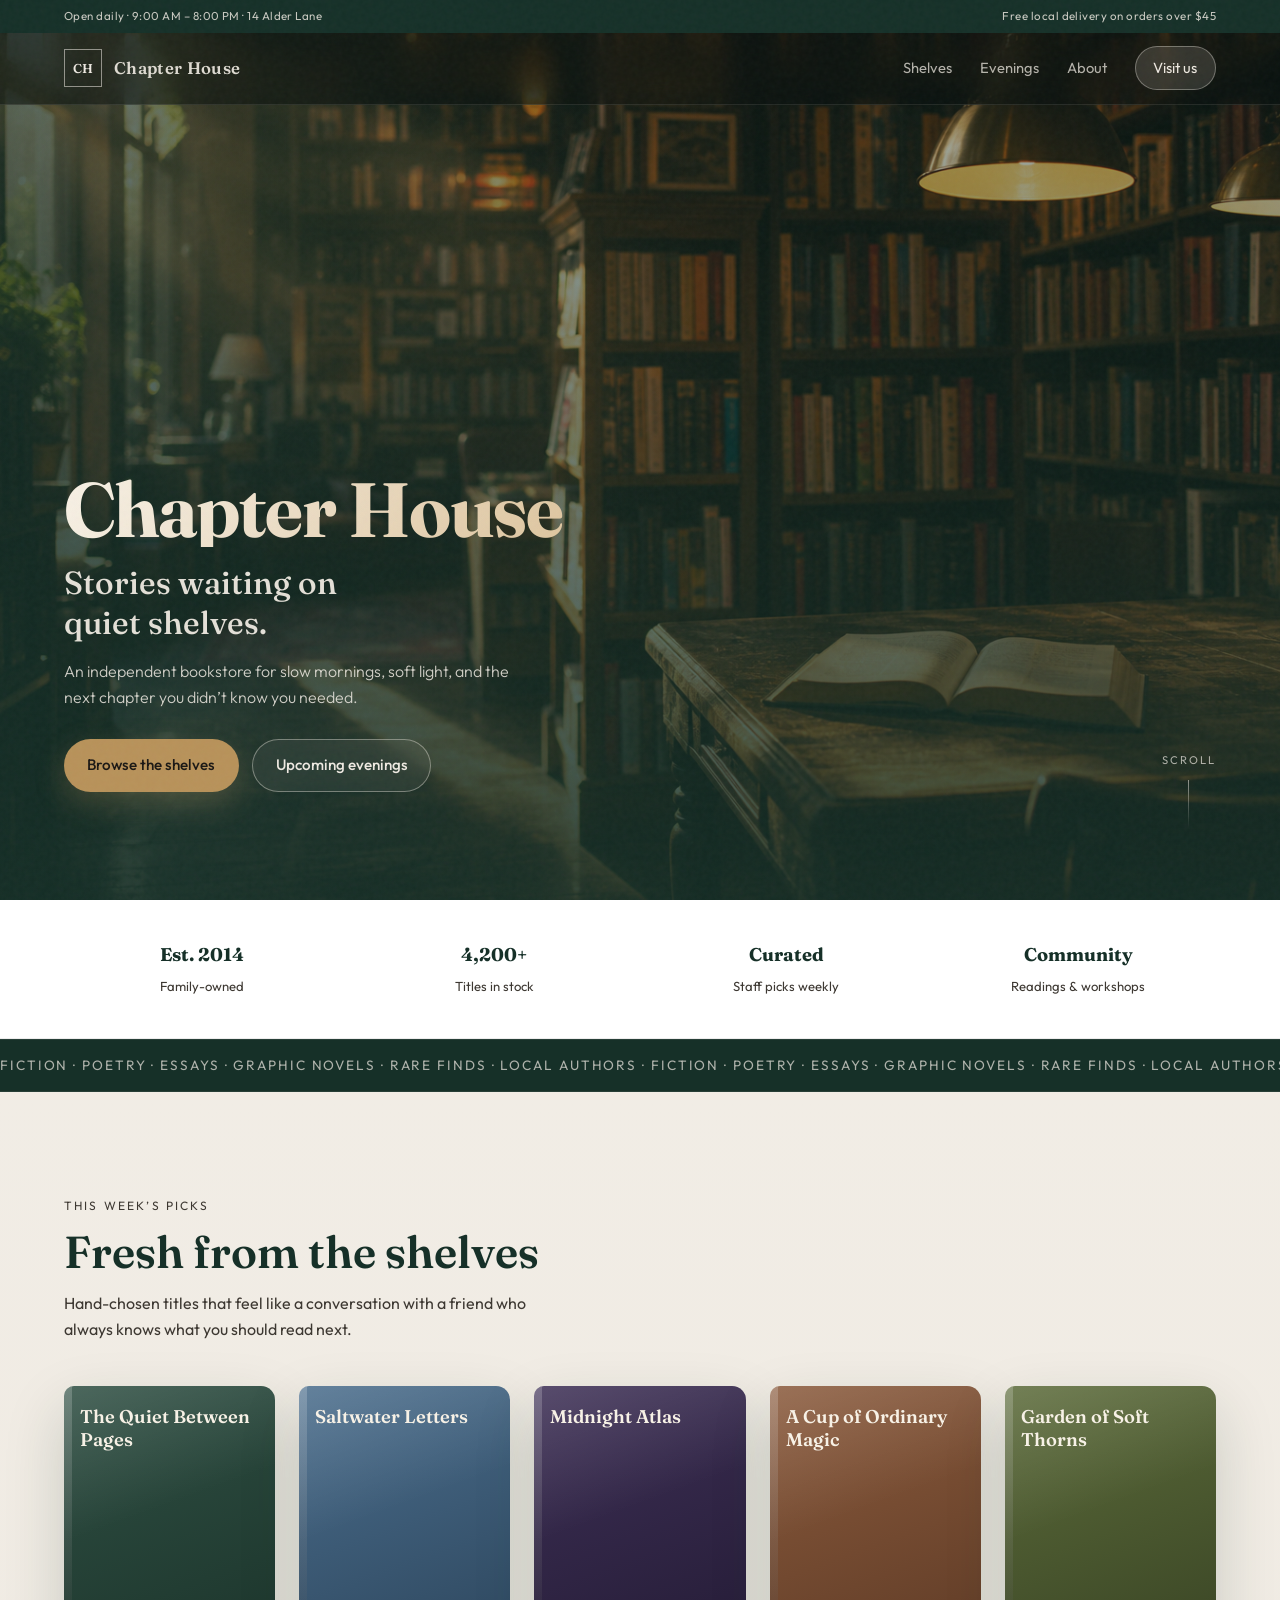
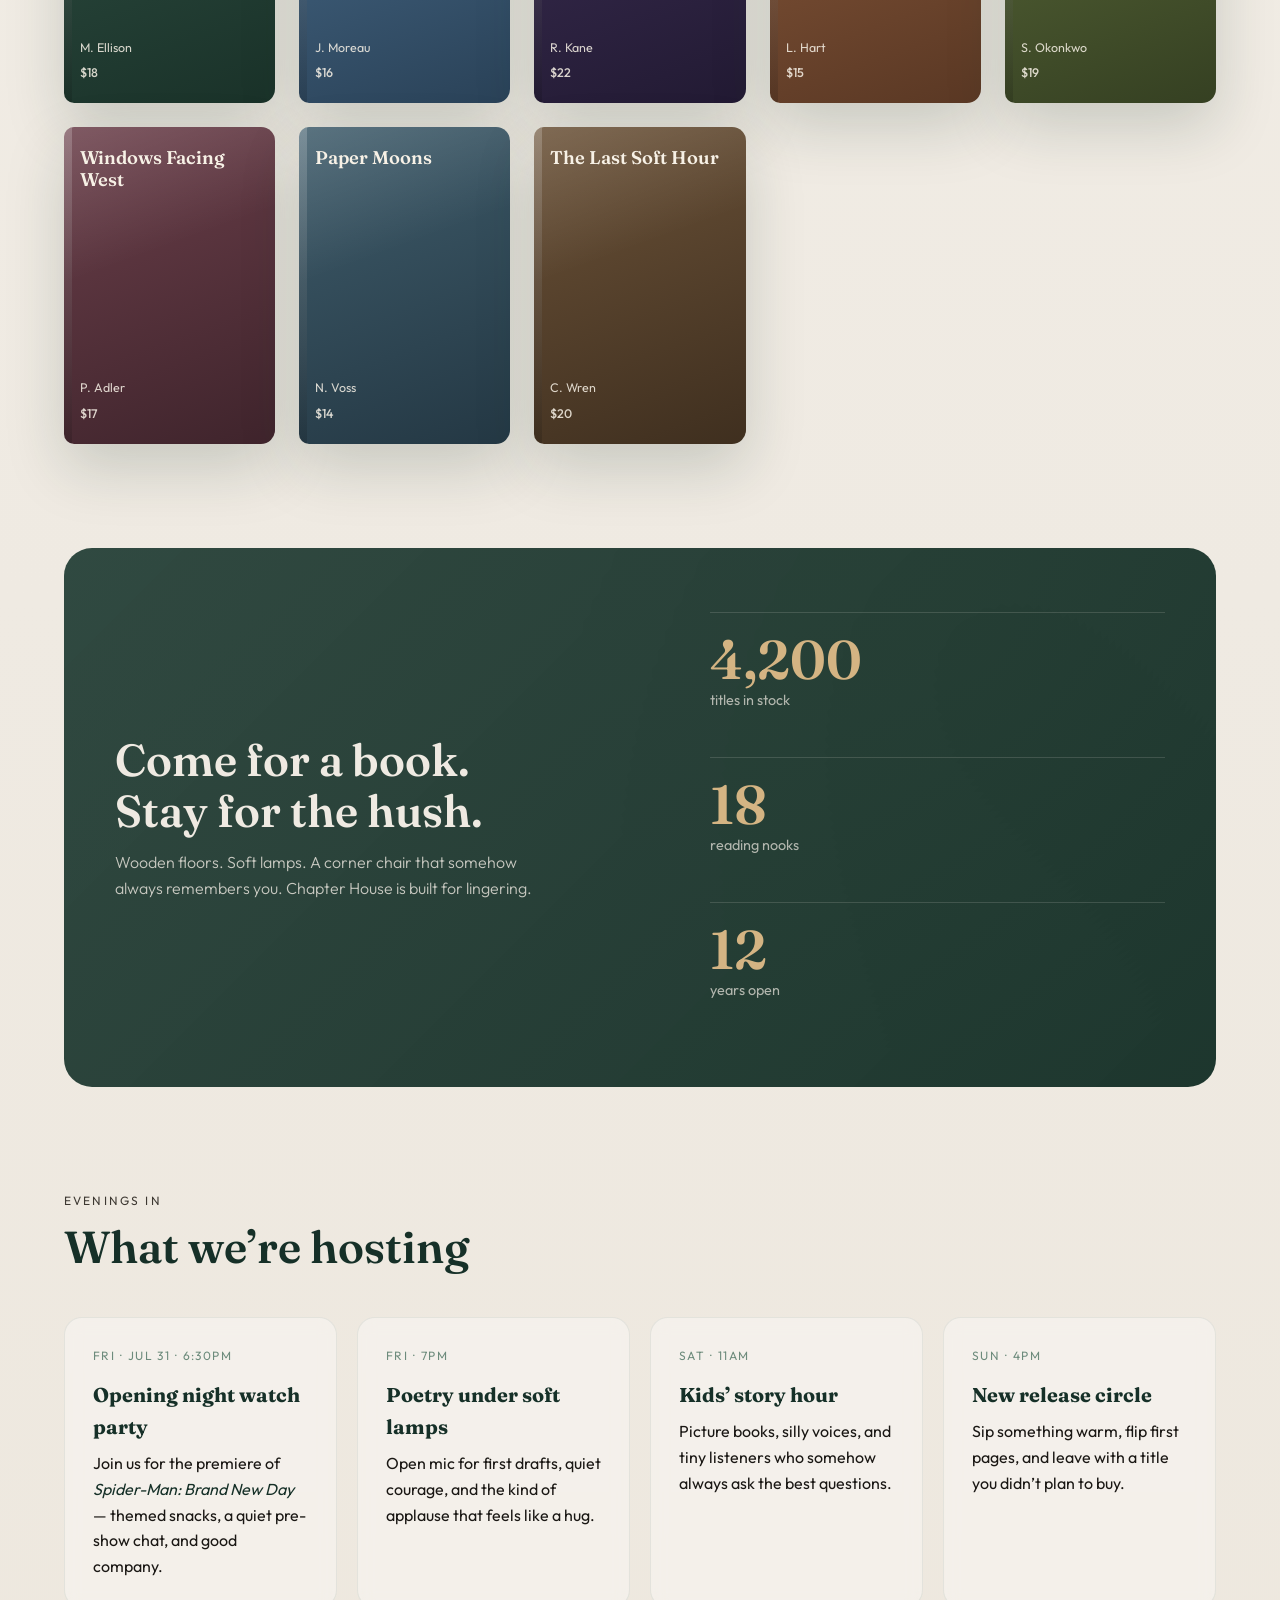
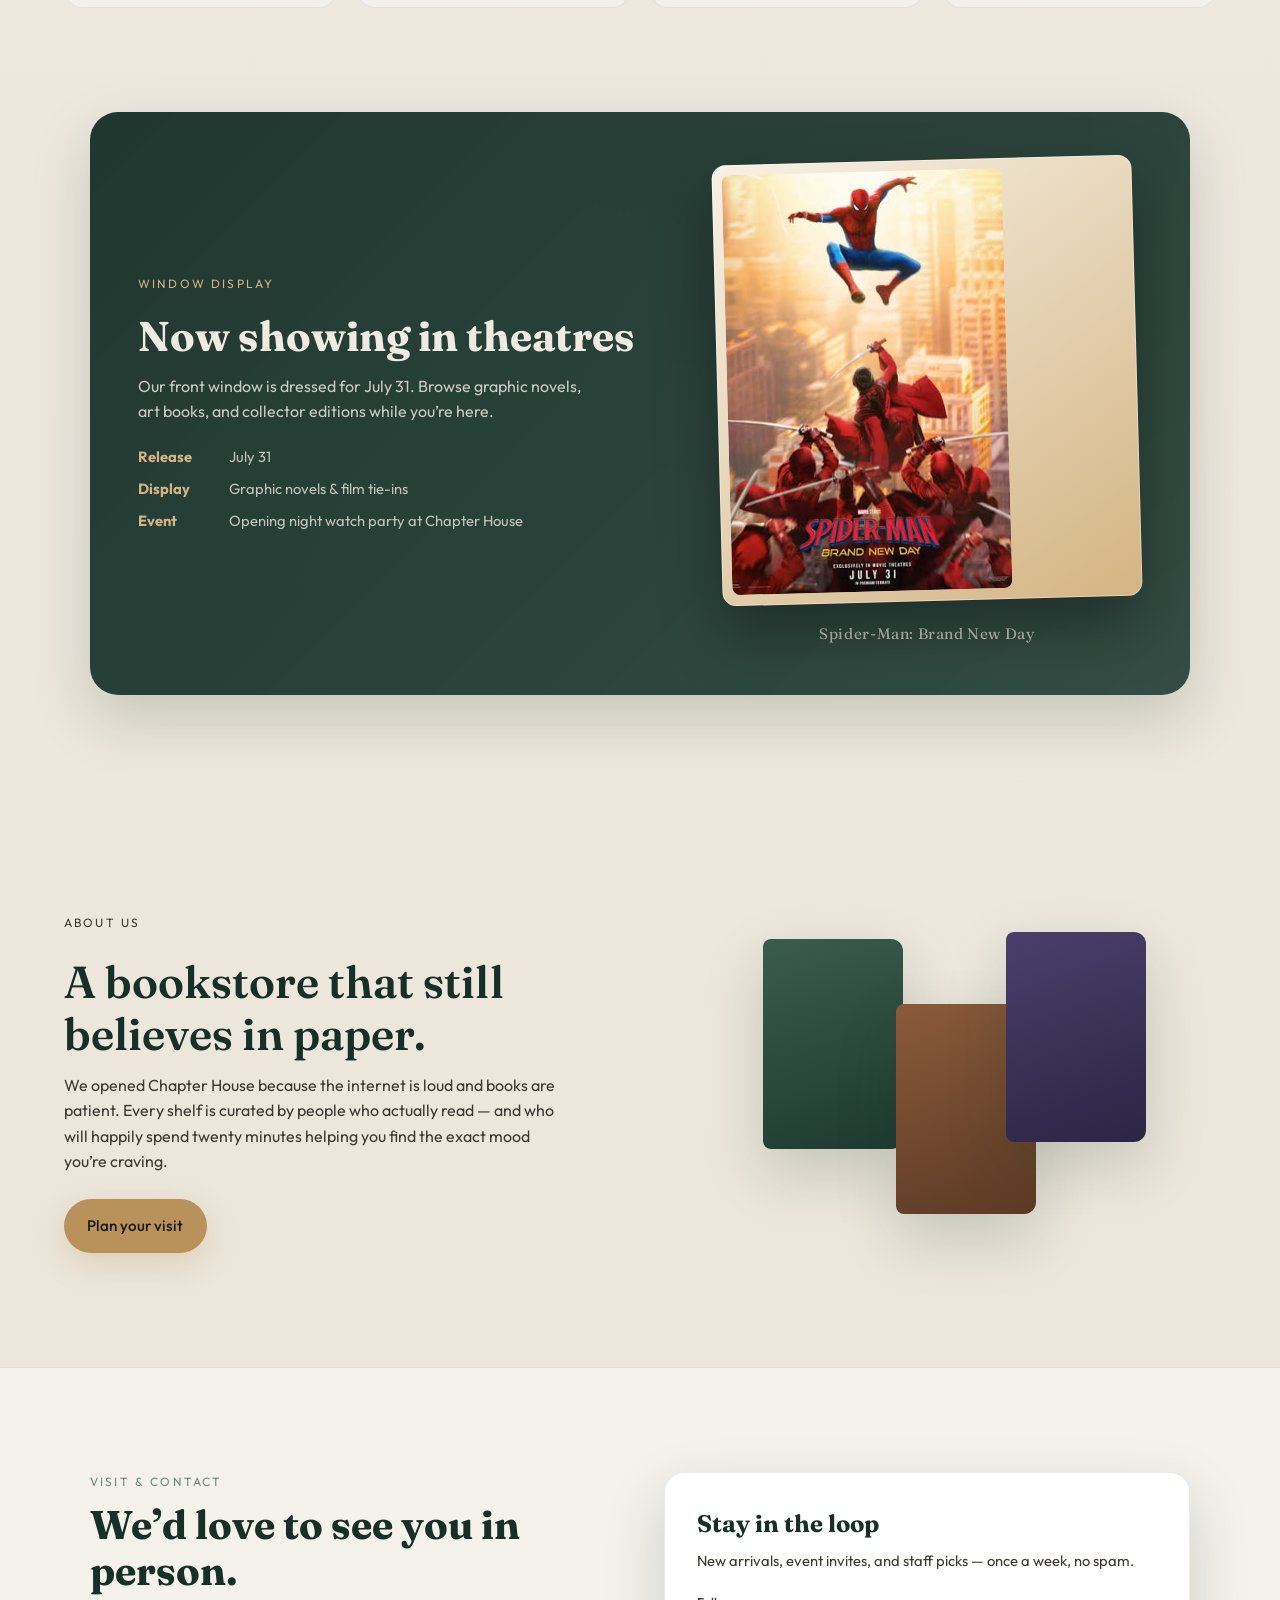
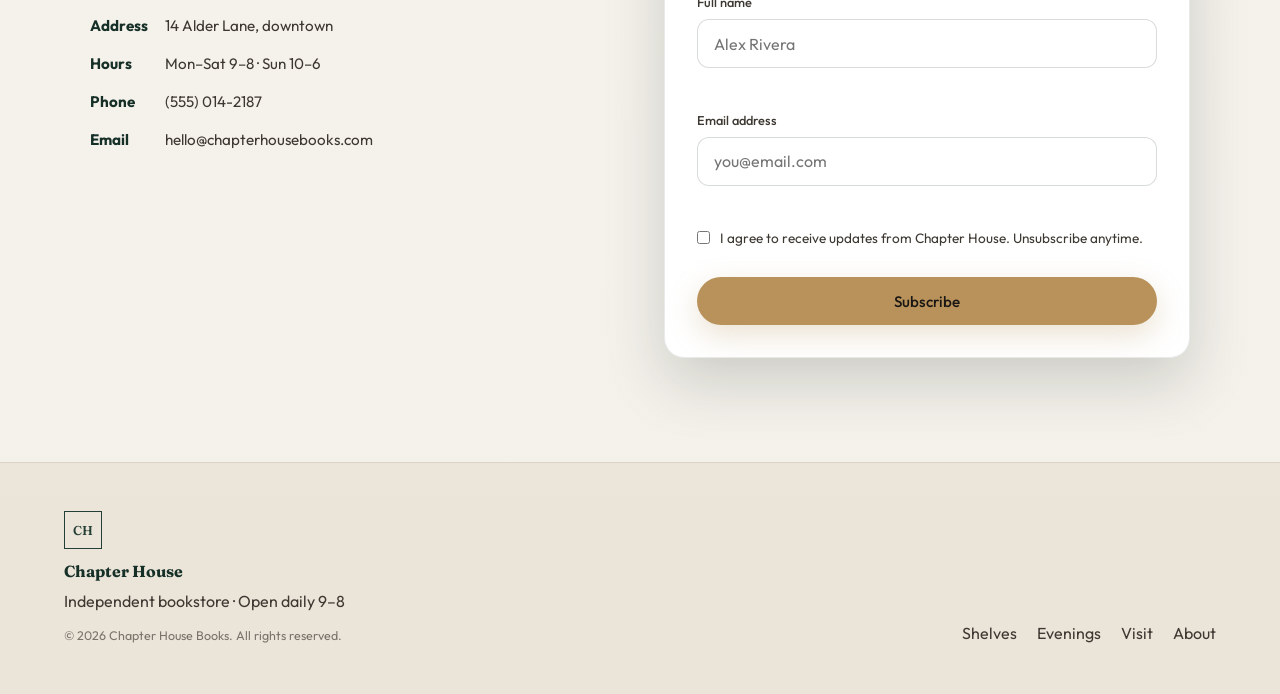
==== commit ec6c53d1: "Add Spider-Man Brand New Day poster to homepage spotlight Co-authored-by: Cursor <cursoragent@cursor" ====
--- a/index.html
+++ b/index.html
@@ -121,6 +121,11 @@
       </div>
       <div class="event-list">
         <article class="event-card reveal">
+          <time datetime="2026-07-31T18:30">Fri · Jul 31 · 6:30pm</time>
+          <h3>Opening night watch party</h3>
+          <p>Join us for the premiere of <em>Spider-Man: Brand New Day</em> — themed snacks, a quiet pre-show chat, and good company.</p>
+        </article>
+        <article class="event-card reveal">
           <time datetime="2026-07-31T19:00">Fri · 7pm</time>
           <h3>Poetry under soft lamps</h3>
           <p>Open mic for first drafts, quiet courage, and the kind of applause that feels like a hug.</p>
@@ -135,6 +140,27 @@
           <h3>New release circle</h3>
           <p>Sip something warm, flip first pages, and leave with a title you didn’t plan to buy.</p>
         </article>
+      </div>
+    </section>
+
+    <section class="spotlight" aria-labelledby="spotlightTitle">
+      <div class="spotlight-inner reveal">
+        <div class="spotlight-copy">
+          <p class="eyebrow">Window display</p>
+          <h2 id="spotlightTitle">Now showing in theatres</h2>
+          <p>Our front window is dressed for July 31. Browse graphic novels, art books, and collector editions while you’re here.</p>
+          <ul class="spotlight-meta">
+            <li><strong>Release</strong> July 31</li>
+            <li><strong>Display</strong> Graphic novels & film tie-ins</li>
+            <li><strong>Event</strong> Opening night watch party at Chapter House</li>
+          </ul>
+        </div>
+        <figure class="spotlight-poster">
+          <div class="poster-frame">
+            <img src="assets/spider-man-brand-new-day.jpg" alt="Spider-Man: Brand New Day — exclusively in movie theatres July 31" loading="lazy" />
+          </div>
+          <figcaption>Spider-Man: Brand New Day</figcaption>
+        </figure>
       </div>
     </section>
 
--- a/css/style.css
+++ b/css/style.css
@@ -650,7 +650,7 @@
 
 .event-list {
   display: grid;
-  grid-template-columns: repeat(3, 1fr);
+  grid-template-columns: repeat(4, 1fr);
   gap: 1.25rem;
 }
 
@@ -684,9 +684,98 @@
   color: var(--forest-deep);
 }
 
-.event-card p {
-  color: var(--ink-soft);
+.event-card p em {
+  font-style: italic;
+  color: var(--forest-deep);
+}
+
+.spotlight {
+  padding: 0 5vw 6.5rem;
+}
+
+.spotlight-inner {
+  display: grid;
+  grid-template-columns: 1.1fr 0.9fr;
+  gap: 3rem;
+  align-items: center;
+  max-width: 1100px;
+  margin: 0 auto;
+  padding: 3rem;
+  border-radius: 28px;
+  background:
+    linear-gradient(135deg, rgba(22, 48, 40, 0.96), rgba(36, 63, 54, 0.92)),
+    radial-gradient(circle at 85% 20%, rgba(184, 146, 90, 0.22), transparent 42%);
+  color: var(--paper);
+  box-shadow: var(--shadow);
+}
+
+.spotlight-copy h2 {
+  font-family: var(--font-display);
+  font-size: clamp(1.8rem, 4vw, 2.6rem);
+  line-height: 1.12;
+  margin-bottom: 0.85rem;
+}
+
+.spotlight-copy p {
+  color: rgba(239, 234, 226, 0.82);
+  max-width: 42ch;
+  margin-bottom: 1.25rem;
+}
+
+.spotlight-copy .eyebrow {
+  color: var(--gold-soft);
+}
+
+.spotlight-meta {
+  list-style: none;
+  display: grid;
+  gap: 0.55rem;
+  font-size: 0.92rem;
+  color: rgba(239, 234, 226, 0.78);
+}
+
+.spotlight-meta strong {
+  display: inline-block;
+  min-width: 5.5rem;
+  color: var(--gold-soft);
+}
+
+.spotlight-poster {
+  margin: 0;
+  text-align: center;
+}
+
+.poster-frame {
+  position: relative;
+  display: inline-block;
+  padding: 0.65rem;
+  background: linear-gradient(145deg, #f7f1e6, #d4b483);
+  border-radius: 14px;
+  box-shadow:
+    0 28px 60px rgba(0, 0, 0, 0.35),
+    inset 0 0 0 1px rgba(255, 255, 255, 0.35);
+  transform: rotate(-1.5deg);
+  transition: transform 0.45s cubic-bezier(0.22, 1, 0.36, 1);
+}
+
+.spotlight-poster:hover .poster-frame {
+  transform: rotate(0deg) translateY(-6px) scale(1.02);
+}
+
+.poster-frame img {
+  display: block;
+  width: min(280px, 100%);
+  border-radius: 8px;
+  aspect-ratio: 2 / 3;
+  object-fit: cover;
+}
+
+.spotlight-poster figcaption {
+  margin-top: 0.85rem;
+  font-family: var(--font-display);
   font-size: 0.95rem;
+  letter-spacing: 0.04em;
+  color: rgba(239, 234, 226, 0.75);
 }
 
 .about {
@@ -1116,10 +1205,15 @@
   .visit-grid {
     grid-template-columns: 1fr;
   }
-  .event-list,
-  .about,
-  .atmosphere {
+  .event-list {
+    grid-template-columns: repeat(2, 1fr);
+  }
+  .spotlight-inner {
     grid-template-columns: 1fr;
+    padding: 2rem 1.5rem;
+  }
+  .spotlight-poster {
+    order: -1;
   }
   .atmosphere {
     margin: 0;
@@ -1135,6 +1229,9 @@
 }
 
 @media (max-width: 600px) {
+  .event-list {
+    grid-template-columns: 1fr;
+  }
   .hero {
     align-items: center;
     padding-bottom: 18vh;
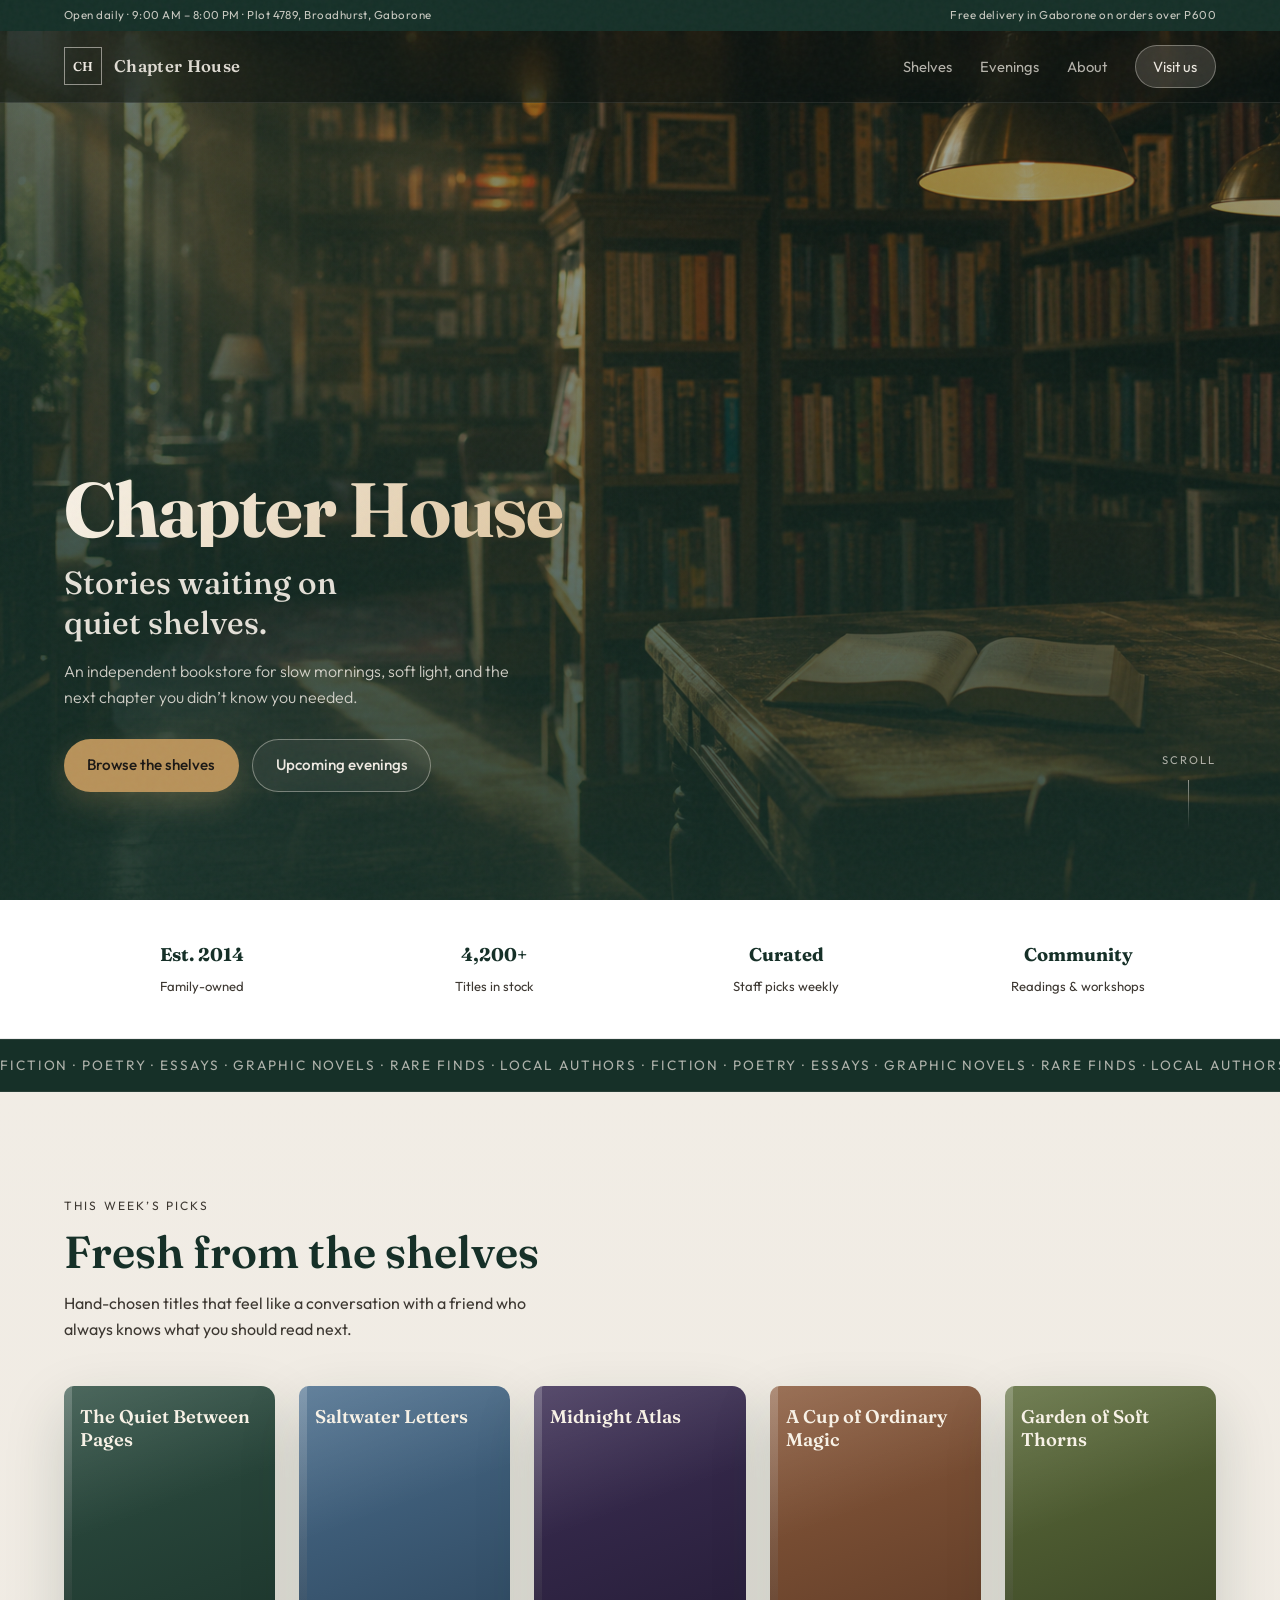
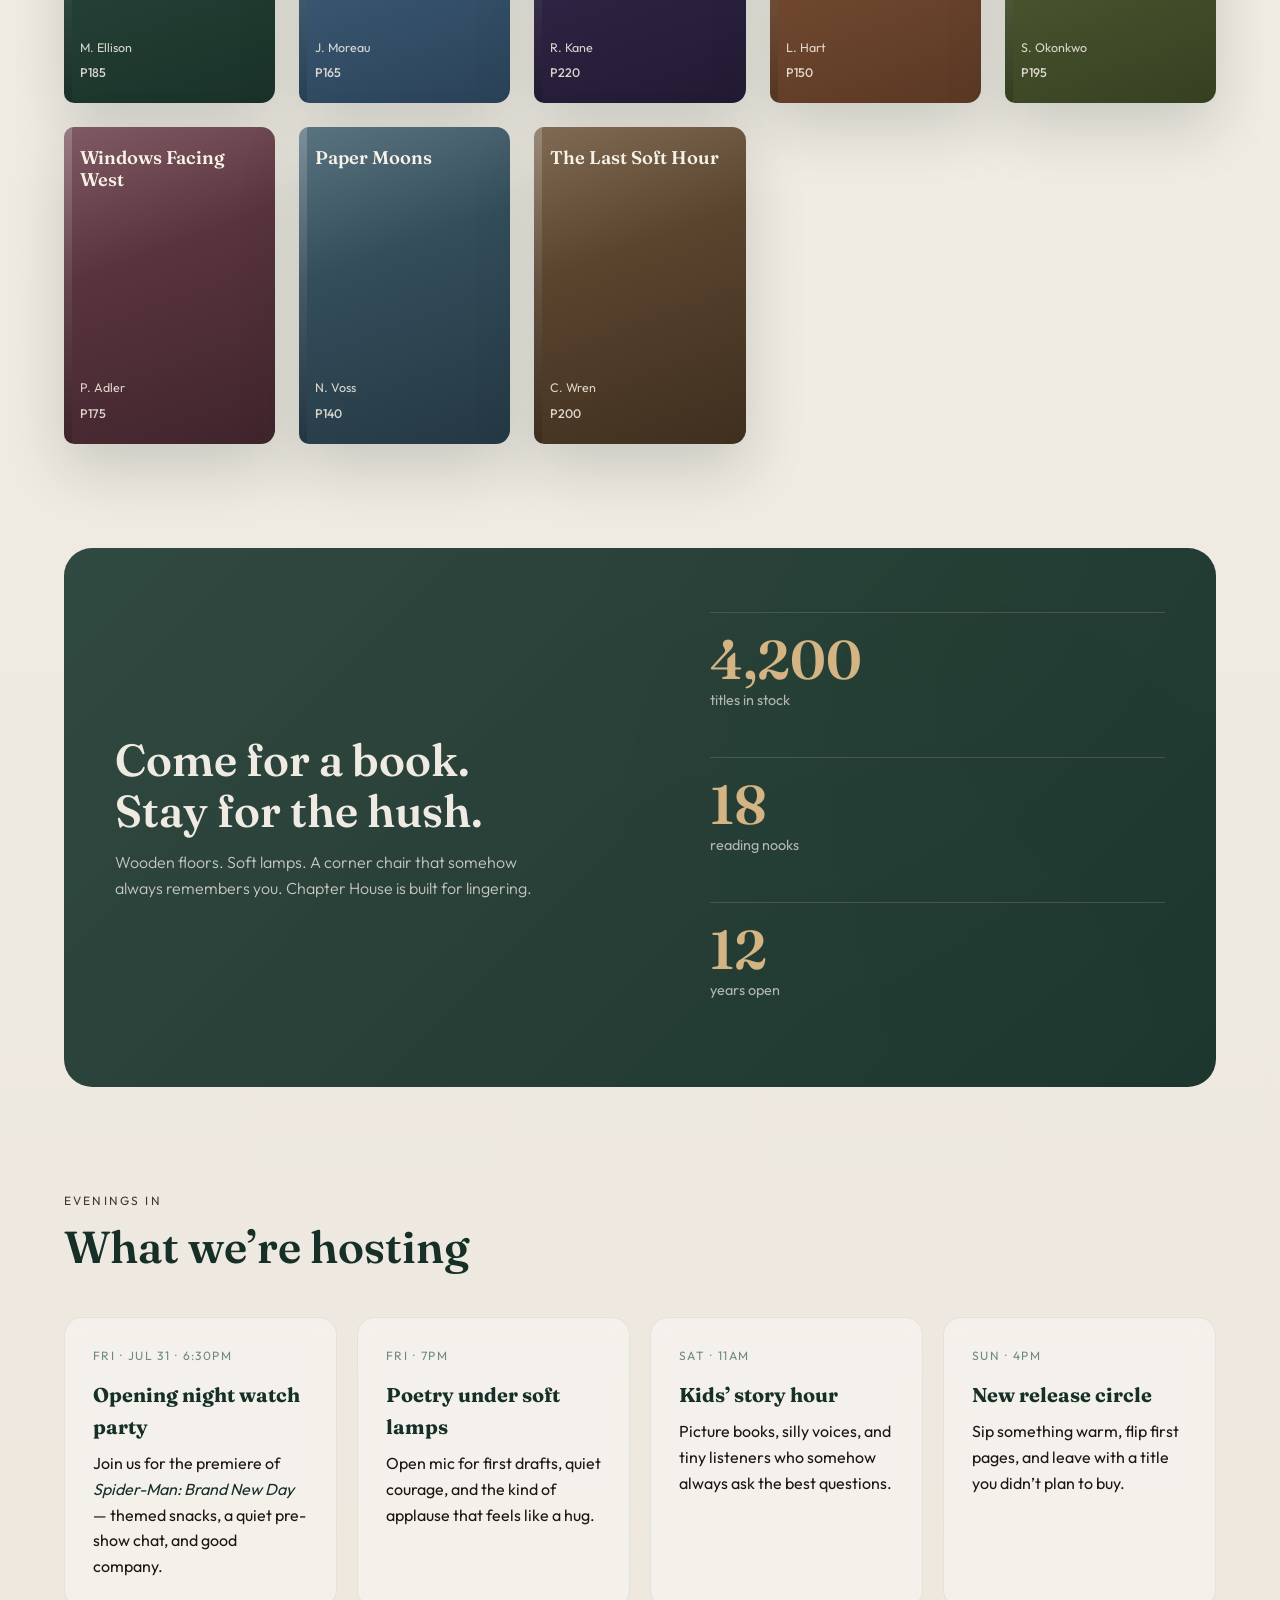
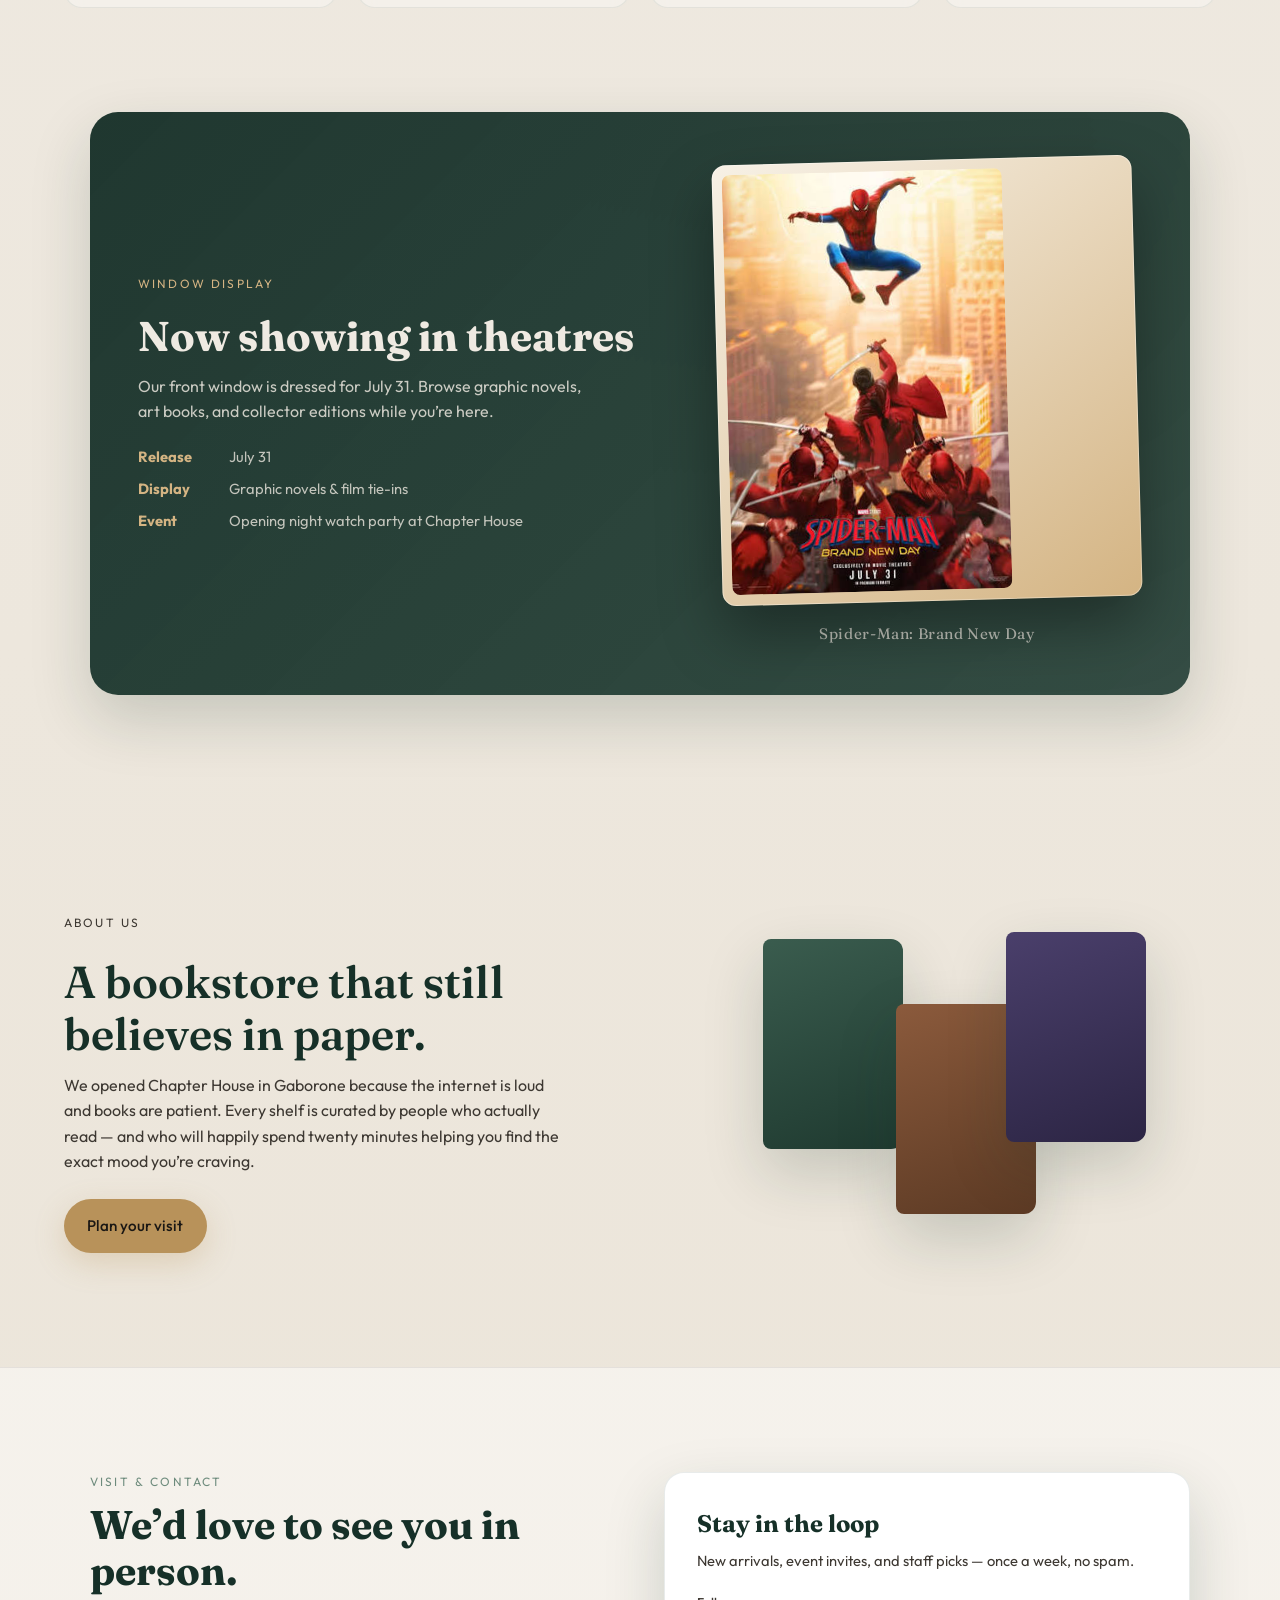
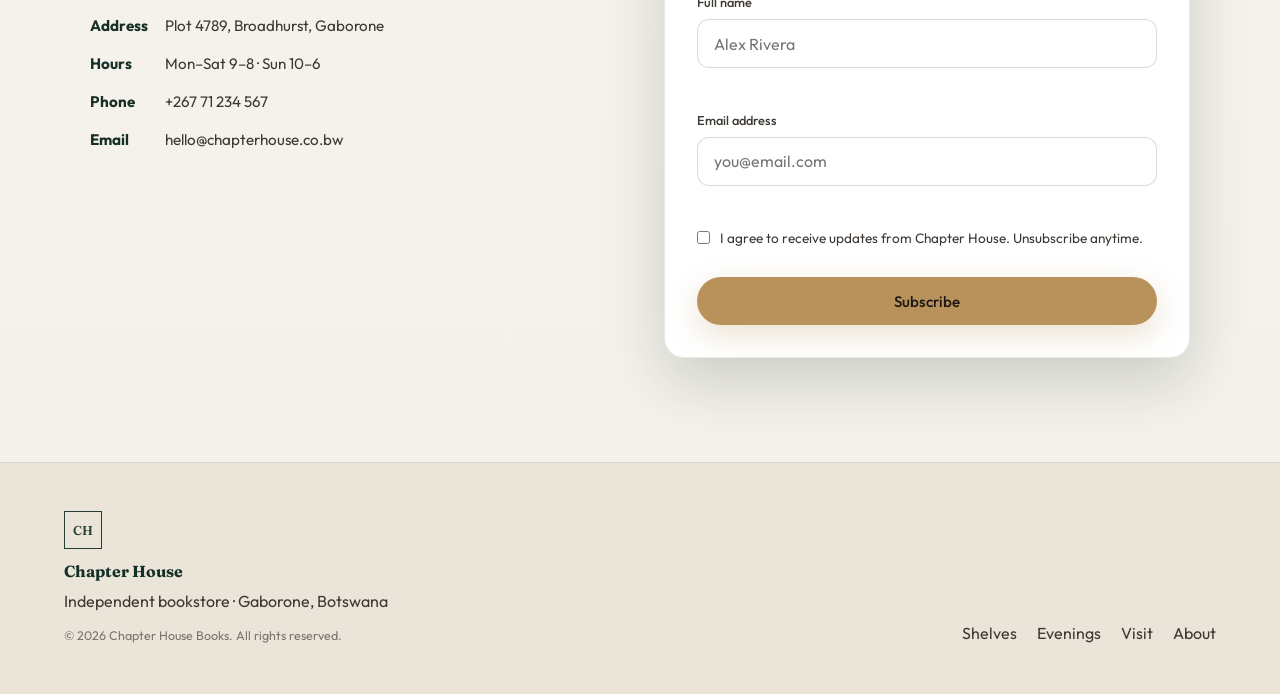
==== commit 504285e6: "Speed up assets, auto-play love section, Botswana localisation Compress mascots and love backgrounds" ====
--- a/index.html
+++ b/index.html
@@ -4,7 +4,7 @@
   <meta charset="UTF-8" />
   <meta name="viewport" content="width=device-width, initial-scale=1.0" />
   <title>Chapter House — Independent Bookstore</title>
-  <meta name="description" content="Chapter House — curated fiction, poetry, and rare finds. Open daily in the heart of the city." />
+  <meta name="description" content="Chapter House — curated fiction, poetry, and rare finds. Independent bookstore in Gaborone, Botswana." />
   <link rel="preconnect" href="https://fonts.googleapis.com" />
   <link rel="preconnect" href="https://fonts.gstatic.com" crossorigin />
   <link href="https://fonts.googleapis.com/css2?family=Fraunces:opsz,wght@9..144,400;9..144,600;9..144,700&family=Outfit:wght@300;400;500;600&display=swap" rel="stylesheet" />
@@ -18,25 +18,26 @@
 
   <div class="cursor-glow" id="cursorGlow" aria-hidden="true"></div>
 
-  <div class="top-bar">
-    <p>Open daily · 9:00 AM – 8:00 PM · 14 Alder Lane</p>
-    <p>Free local delivery on orders over $45</p>
-  </div>
-
   <header class="site-header site-header--hero" id="siteHeader">
-    <a href="index.html" class="brand">
-      <span class="brand-mark">CH</span>
-      <span class="brand-name">Chapter House</span>
-    </a>
-    <nav class="nav" aria-label="Main">
-      <a href="#shelves">Shelves</a>
-      <a href="#events">Evenings</a>
-      <a href="#about">About</a>
-      <a href="#visit" class="nav-cta">Visit us</a>
-    </nav>
-    <button class="nav-toggle" id="navToggle" aria-label="Open menu" aria-expanded="false">
-      <span></span><span></span>
-    </button>
+    <div class="header-top">
+      <p>Open daily · 9:00 AM – 8:00 PM · Plot 4789, Broadhurst, Gaborone</p>
+      <p>Free delivery in Gaborone on orders over P600</p>
+    </div>
+    <div class="header-main">
+      <a href="index.html" class="brand">
+        <span class="brand-mark">CH</span>
+        <span class="brand-name">Chapter House</span>
+      </a>
+      <nav class="nav" aria-label="Main">
+        <a href="#shelves">Shelves</a>
+        <a href="#events">Evenings</a>
+        <a href="#about">About</a>
+        <a href="#visit" class="nav-cta">Visit us</a>
+      </nav>
+      <button class="nav-toggle" id="navToggle" aria-label="Open menu" aria-expanded="false">
+        <span></span><span></span>
+      </button>
+    </div>
   </header>
 
   <main>
@@ -168,7 +169,7 @@
       <div class="about-copy reveal">
         <p class="eyebrow">About us</p>
         <h2>A bookstore that still believes in paper.</h2>
-        <p>We opened Chapter House because the internet is loud and books are patient. Every shelf is curated by people who actually read — and who will happily spend twenty minutes helping you find the exact mood you’re craving.</p>
+        <p>We opened Chapter House in Gaborone because the internet is loud and books are patient. Every shelf is curated by people who actually read — and who will happily spend twenty minutes helping you find the exact mood you’re craving.</p>
         <a href="#visit" class="btn btn-primary">Plan your visit</a>
       </div>
       <div class="about-visual reveal" aria-hidden="true">
@@ -184,10 +185,10 @@
           <p class="eyebrow">Visit & contact</p>
           <h2>We’d love to see you in person.</h2>
           <ul class="visit-details">
-            <li><strong>Address</strong> 14 Alder Lane, downtown</li>
+            <li><strong>Address</strong> Plot 4789, Broadhurst, Gaborone</li>
             <li><strong>Hours</strong> Mon–Sat 9–8 · Sun 10–6</li>
-            <li><strong>Phone</strong> (555) 014-2187</li>
-            <li><strong>Email</strong> hello@chapterhousebooks.com</li>
+            <li><strong>Phone</strong> +267 71 234 567</li>
+            <li><strong>Email</strong> hello@chapterhouse.co.bw</li>
           </ul>
         </div>
 
@@ -224,7 +225,7 @@
     <div>
       <span class="brand-mark">CH</span>
       <strong>Chapter House</strong>
-      <p>Independent bookstore · Open daily 9–8</p>
+      <p>Independent bookstore · Gaborone, Botswana</p>
       <p class="footer-fine">© 2026 Chapter House Books. All rights reserved.</p>
     </div>
     <div class="footer-links">
--- a/css/style.css
+++ b/css/style.css
@@ -120,61 +120,67 @@
   .cursor-glow.on { opacity: 1; }
 }
 
-.top-bar {
+.site-header {
   position: fixed;
   top: 0;
   left: 0;
   right: 0;
-  z-index: 101;
+  z-index: 100;
+  transition:
+    background 0.35s ease,
+    backdrop-filter 0.35s ease,
+    box-shadow 0.35s ease;
+}
+
+.header-top {
   display: flex;
   justify-content: space-between;
   gap: 1rem;
-  padding: 0.45rem 5vw;
+  padding: 0.4rem 5vw;
   background: var(--forest-deep);
   color: rgba(239, 234, 226, 0.82);
   font-size: 0.72rem;
   letter-spacing: 0.04em;
 }
 
-.top-bar p {
+.header-top p {
   margin: 0;
   white-space: nowrap;
   overflow: hidden;
   text-overflow: ellipsis;
 }
 
-.site-header {
-  position: fixed;
-  top: 2rem;
-  left: 0;
-  right: 0;
-  z-index: 100;
+.header-main {
   display: flex;
   align-items: center;
   justify-content: space-between;
-  padding: 0.9rem 5vw;
-  transition:
-    background 0.35s ease,
-    backdrop-filter 0.35s ease,
-    box-shadow 0.35s ease,
-    top 0.35s ease,
-    color 0.35s ease;
-}
-
-.auth-page .site-header {
-  top: 0;
+  padding: 0.85rem 5vw;
+}
+
+.auth-page .header-top {
+  display: none;
+}
+
+.site-header.scrolled .header-top,
+.site-header.solid .header-top {
+  display: none;
+}
+
+.site-header.scrolled .header-main,
+.site-header.solid .header-main {
+  padding-top: 0.9rem;
+  padding-bottom: 0.9rem;
 }
 
 .site-header.scrolled,
 .site-header.solid {
-  top: 0;
   background: rgba(243, 239, 232, 0.94);
   backdrop-filter: blur(16px);
   box-shadow: 0 1px 0 var(--cream-line);
 }
 
 /* Readable nav on dark hero */
-.site-header--hero:not(.scrolled):not(.solid) {
+.site-header--hero:not(.scrolled):not(.solid) .header-main {
   background: rgba(10, 18, 16, 0.55);
   backdrop-filter: blur(14px);
   border-bottom: 1px solid rgba(239, 234, 226, 0.1);
@@ -336,7 +342,7 @@
   min-height: 100vh;
   display: grid;
   align-items: end;
-  padding: 6rem 5vw 12vh;
+  padding: 7.5rem 5vw 12vh;
   color: var(--paper);
   overflow: hidden;
 }
@@ -1189,12 +1195,8 @@
 }
 
 @media (max-width: 900px) {
-  .top-bar {
+  .header-top {
     display: none;
-  }
-
-  .site-header {
-    top: 0;
   }
 
   .nav { display: none; }
@@ -1215,6 +1217,11 @@
   .spotlight-poster {
     order: -1;
   }
+  .event-list,
+  .about,
+  .atmosphere {
+    grid-template-columns: 1fr;
+  }
   .atmosphere {
     margin: 0;
     border-radius: 0;
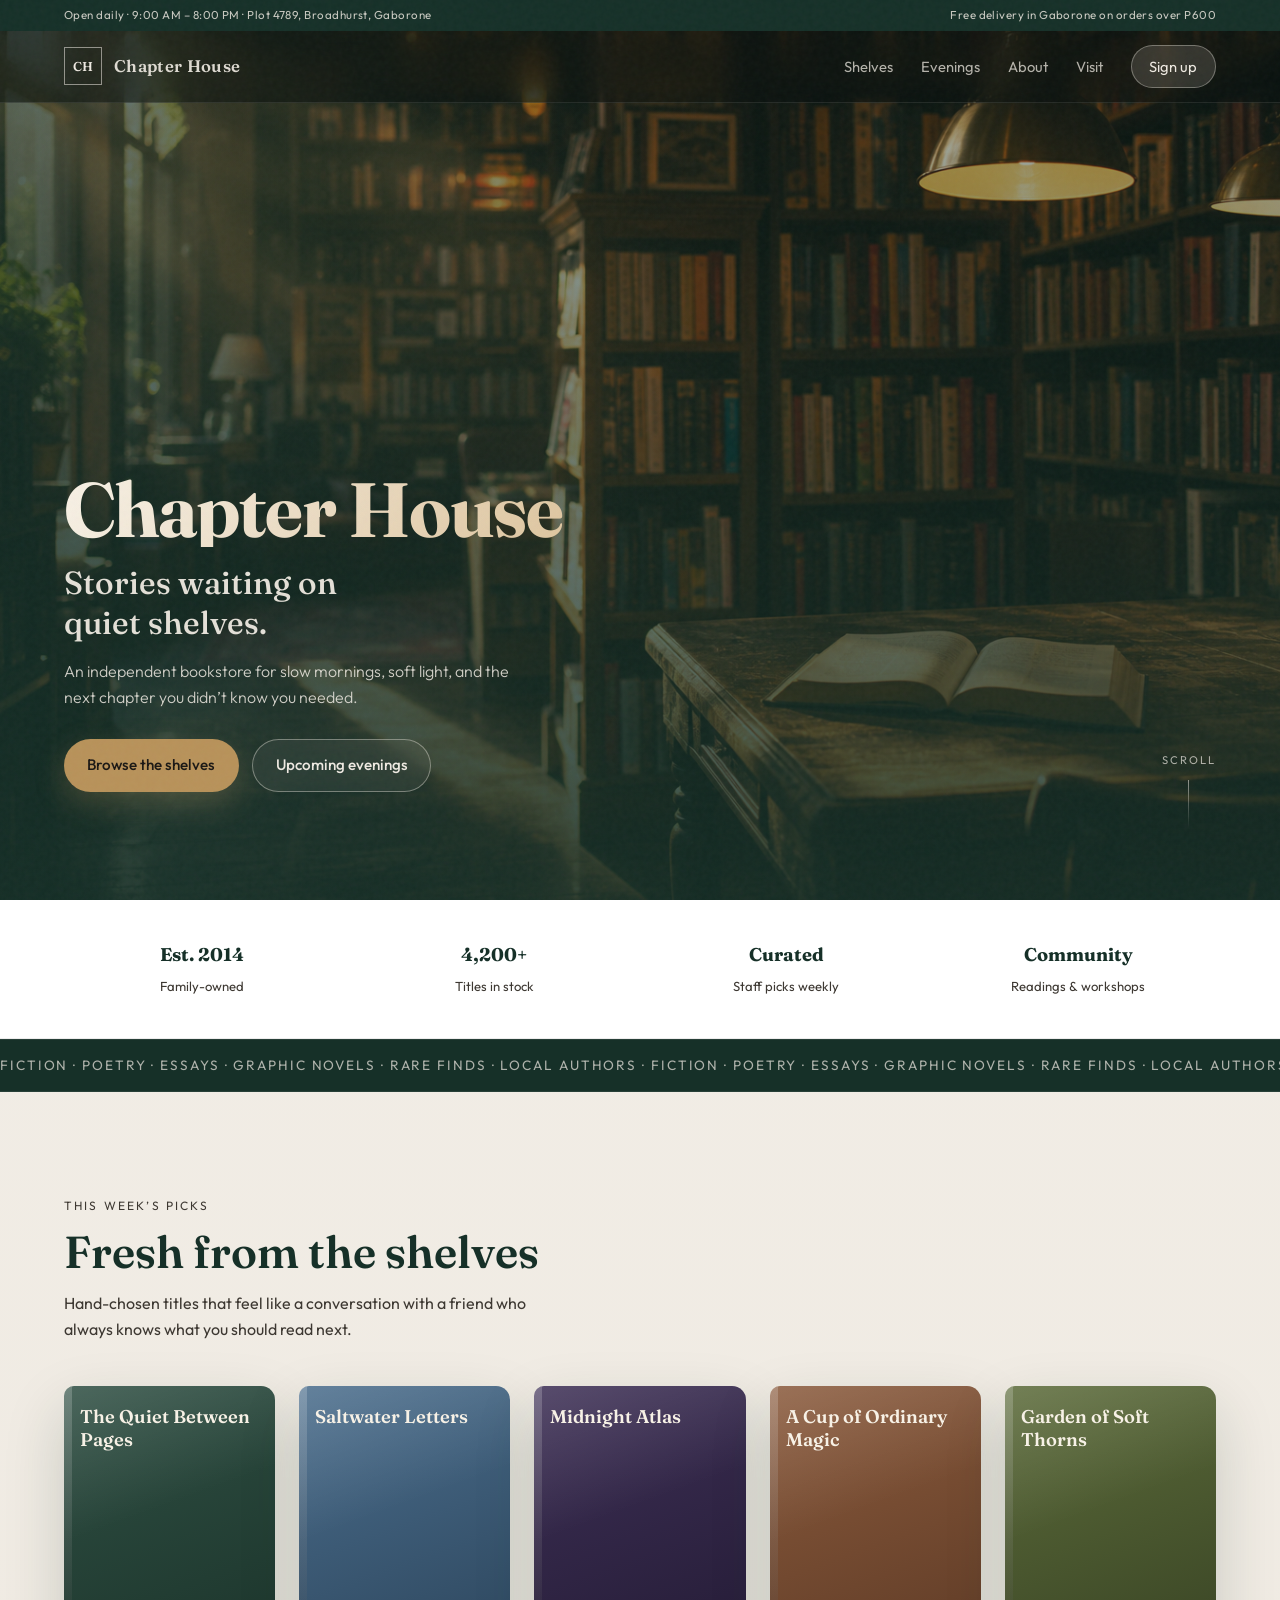
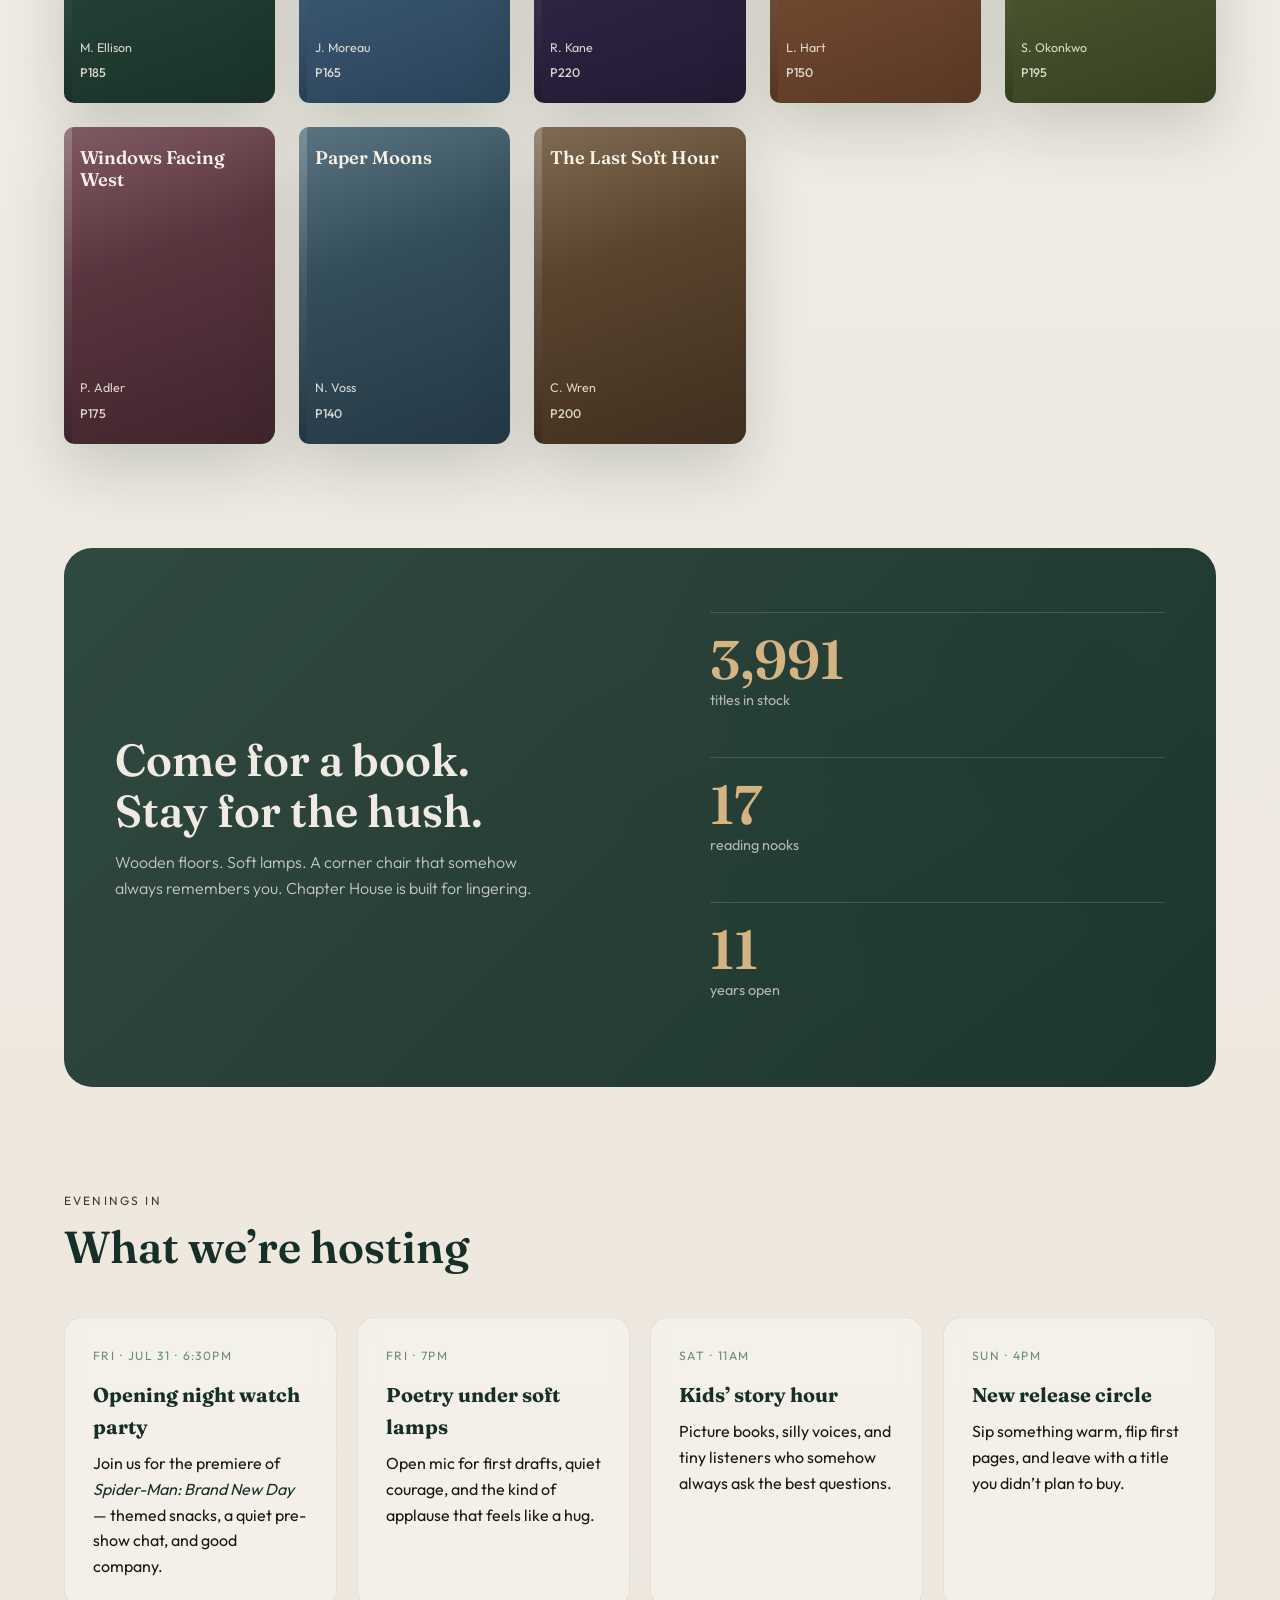
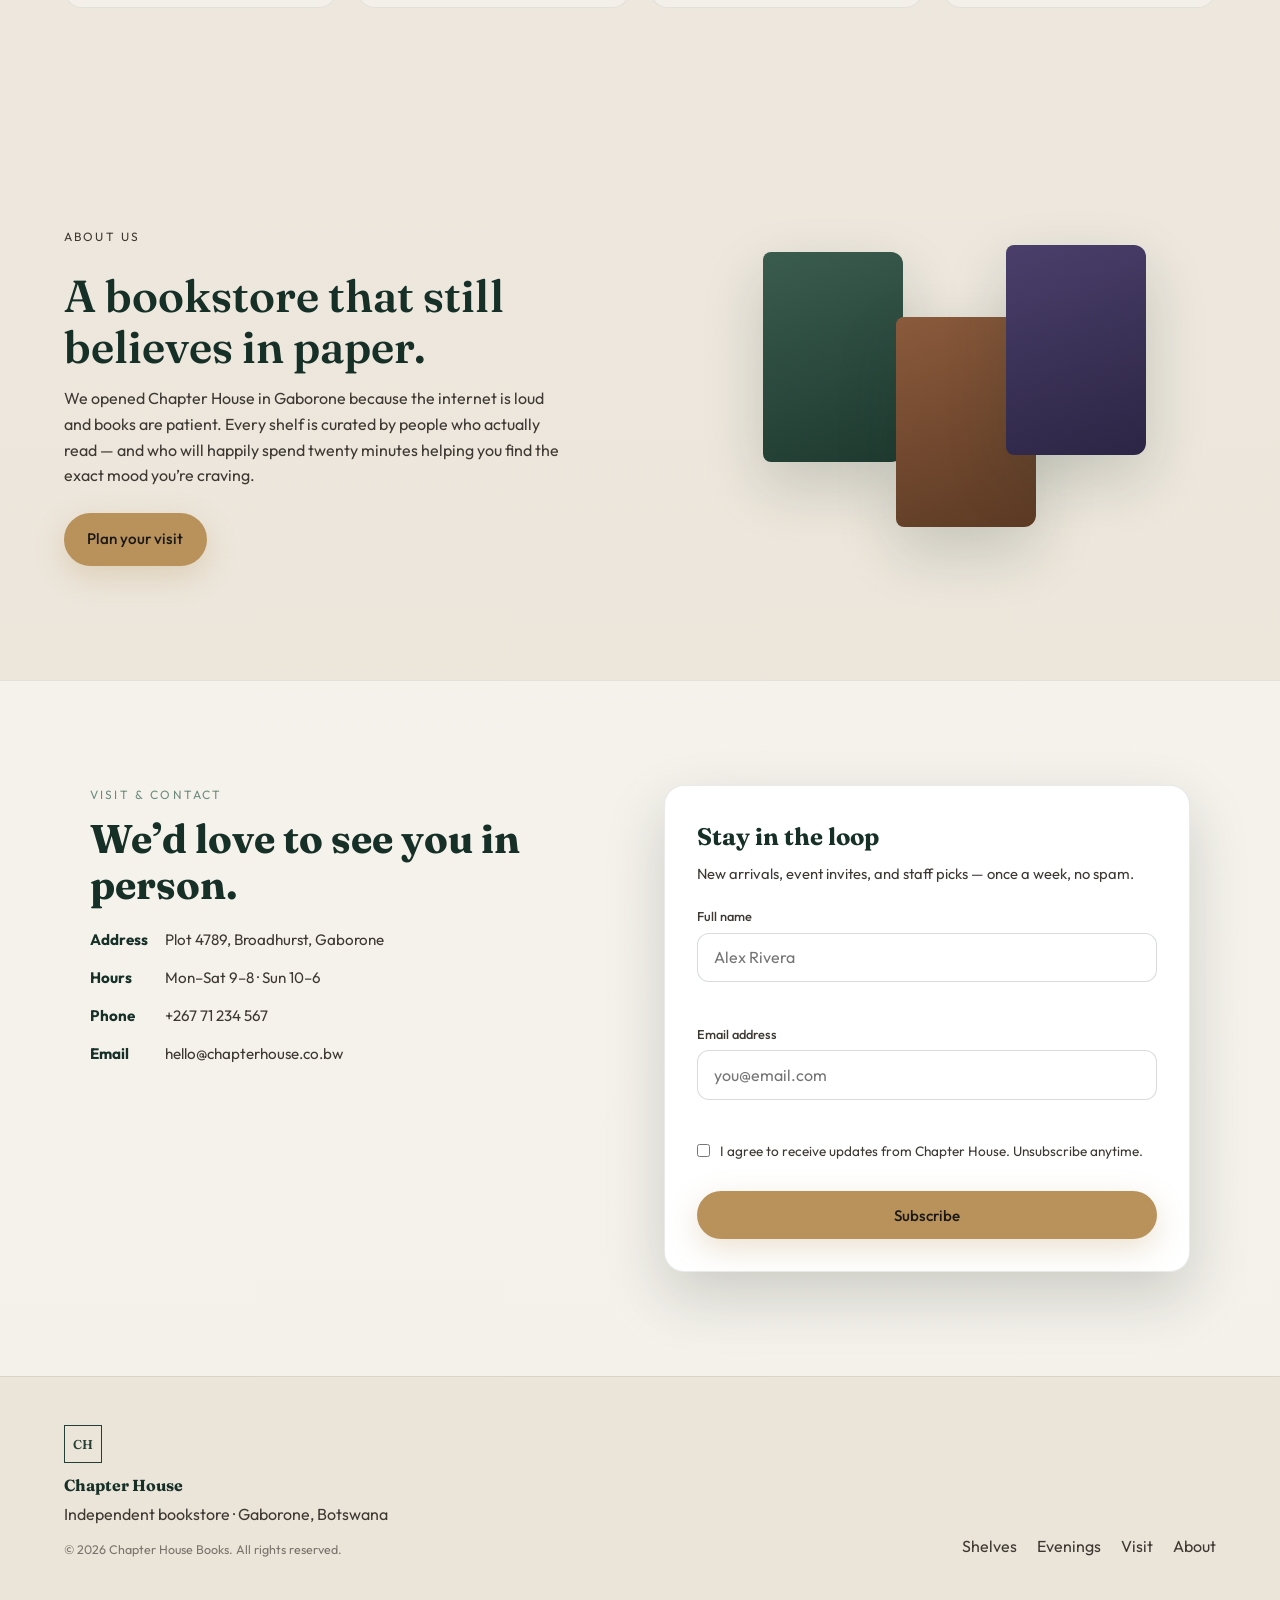
==== commit 62b3fbc7: "Remove Spider-Man window display and add Sign up to nav Co-authored-by: Cursor <cursoragent@cursor.c" ====
--- a/index.html
+++ b/index.html
@@ -32,7 +32,8 @@
         <a href="#shelves">Shelves</a>
         <a href="#events">Evenings</a>
         <a href="#about">About</a>
-        <a href="#visit" class="nav-cta">Visit us</a>
+        <a href="#visit">Visit</a>
+        <a href="login.html" class="nav-cta">Sign up</a>
       </nav>
       <button class="nav-toggle" id="navToggle" aria-label="Open menu" aria-expanded="false">
         <span></span><span></span>
@@ -144,27 +145,6 @@
       </div>
     </section>
 
-    <section class="spotlight" aria-labelledby="spotlightTitle">
-      <div class="spotlight-inner reveal">
-        <div class="spotlight-copy">
-          <p class="eyebrow">Window display</p>
-          <h2 id="spotlightTitle">Now showing in theatres</h2>
-          <p>Our front window is dressed for July 31. Browse graphic novels, art books, and collector editions while you’re here.</p>
-          <ul class="spotlight-meta">
-            <li><strong>Release</strong> July 31</li>
-            <li><strong>Display</strong> Graphic novels & film tie-ins</li>
-            <li><strong>Event</strong> Opening night watch party at Chapter House</li>
-          </ul>
-        </div>
-        <figure class="spotlight-poster">
-          <div class="poster-frame">
-            <img src="assets/spider-man-brand-new-day.jpg" alt="Spider-Man: Brand New Day — exclusively in movie theatres July 31" loading="lazy" />
-          </div>
-          <figcaption>Spider-Man: Brand New Day</figcaption>
-        </figure>
-      </div>
-    </section>
-
     <section class="about" id="about">
       <div class="about-copy reveal">
         <p class="eyebrow">About us</p>
@@ -240,7 +220,8 @@
     <a href="#shelves">Shelves</a>
     <a href="#events">Evenings</a>
     <a href="#about">About</a>
-    <a href="#visit">Visit us</a>
+    <a href="#visit">Visit</a>
+    <a href="login.html">Sign up</a>
   </div>
 
   <script src="js/main.js"></script>
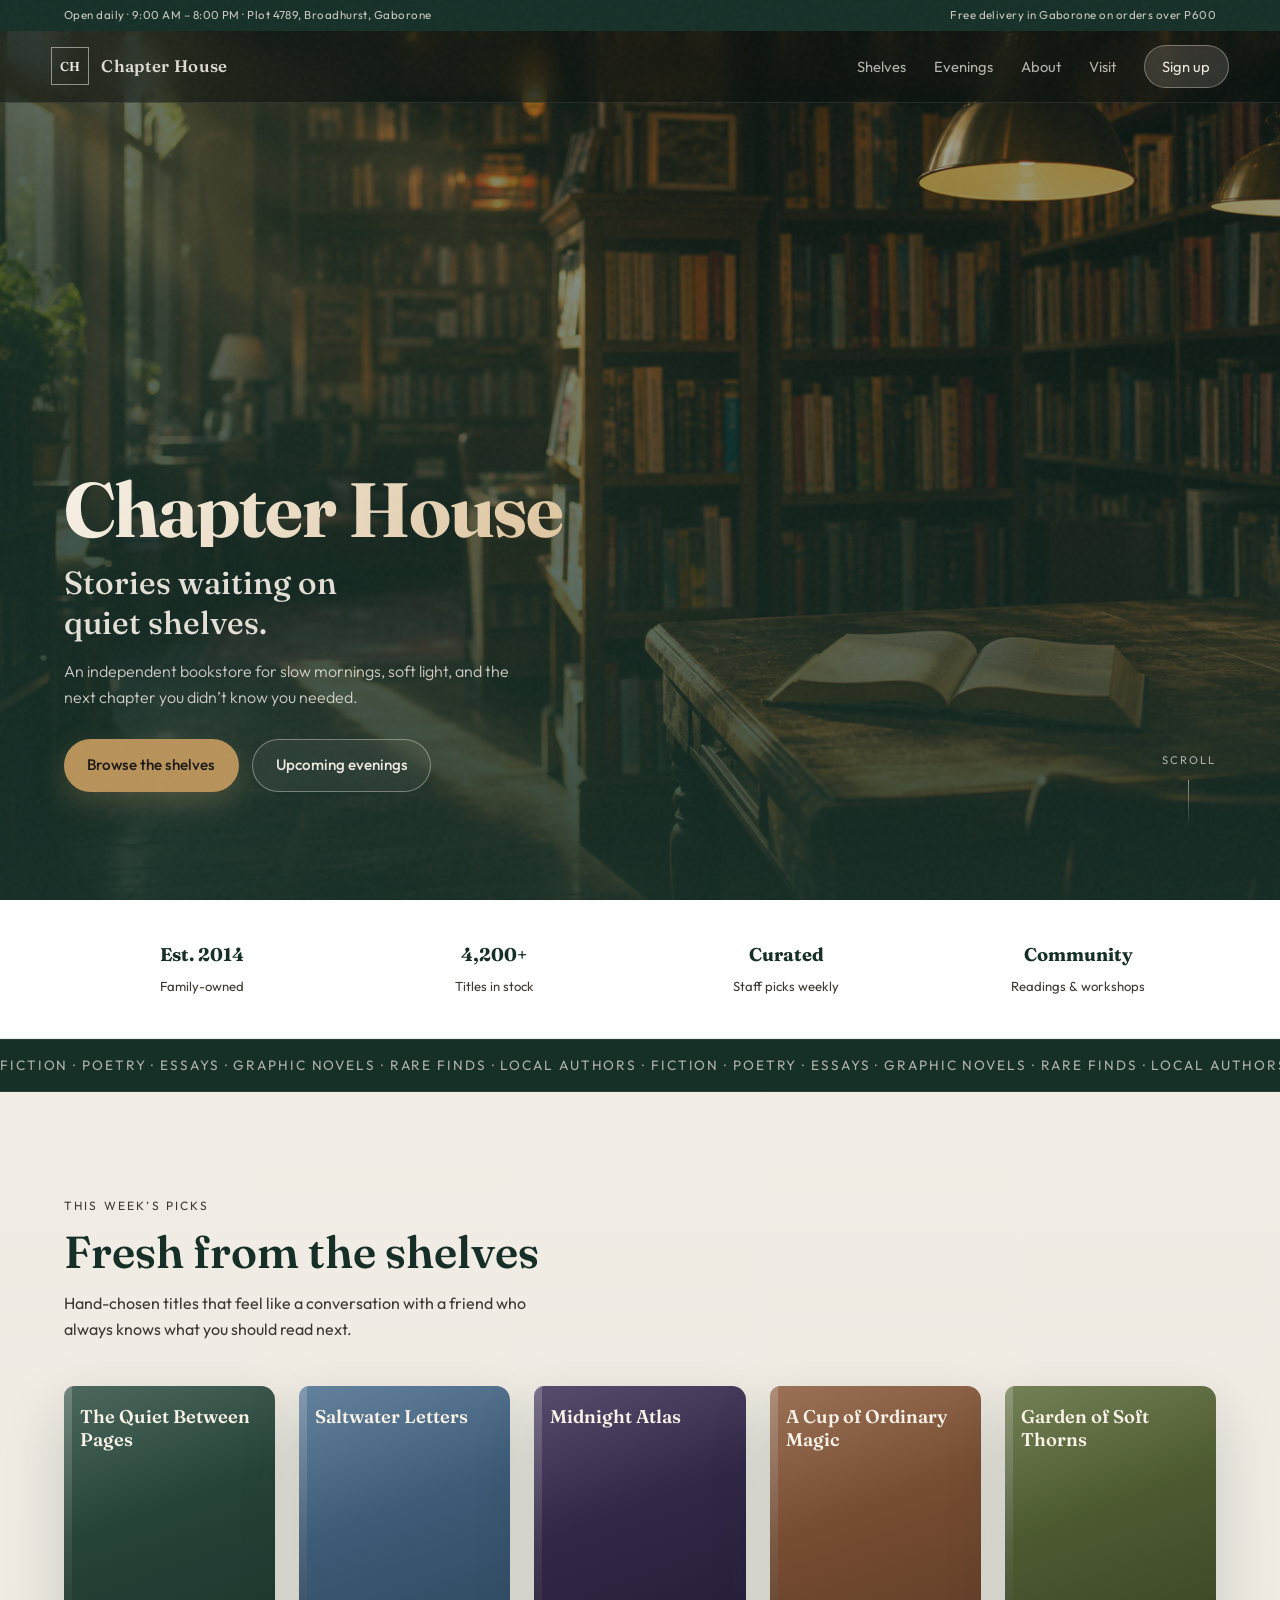
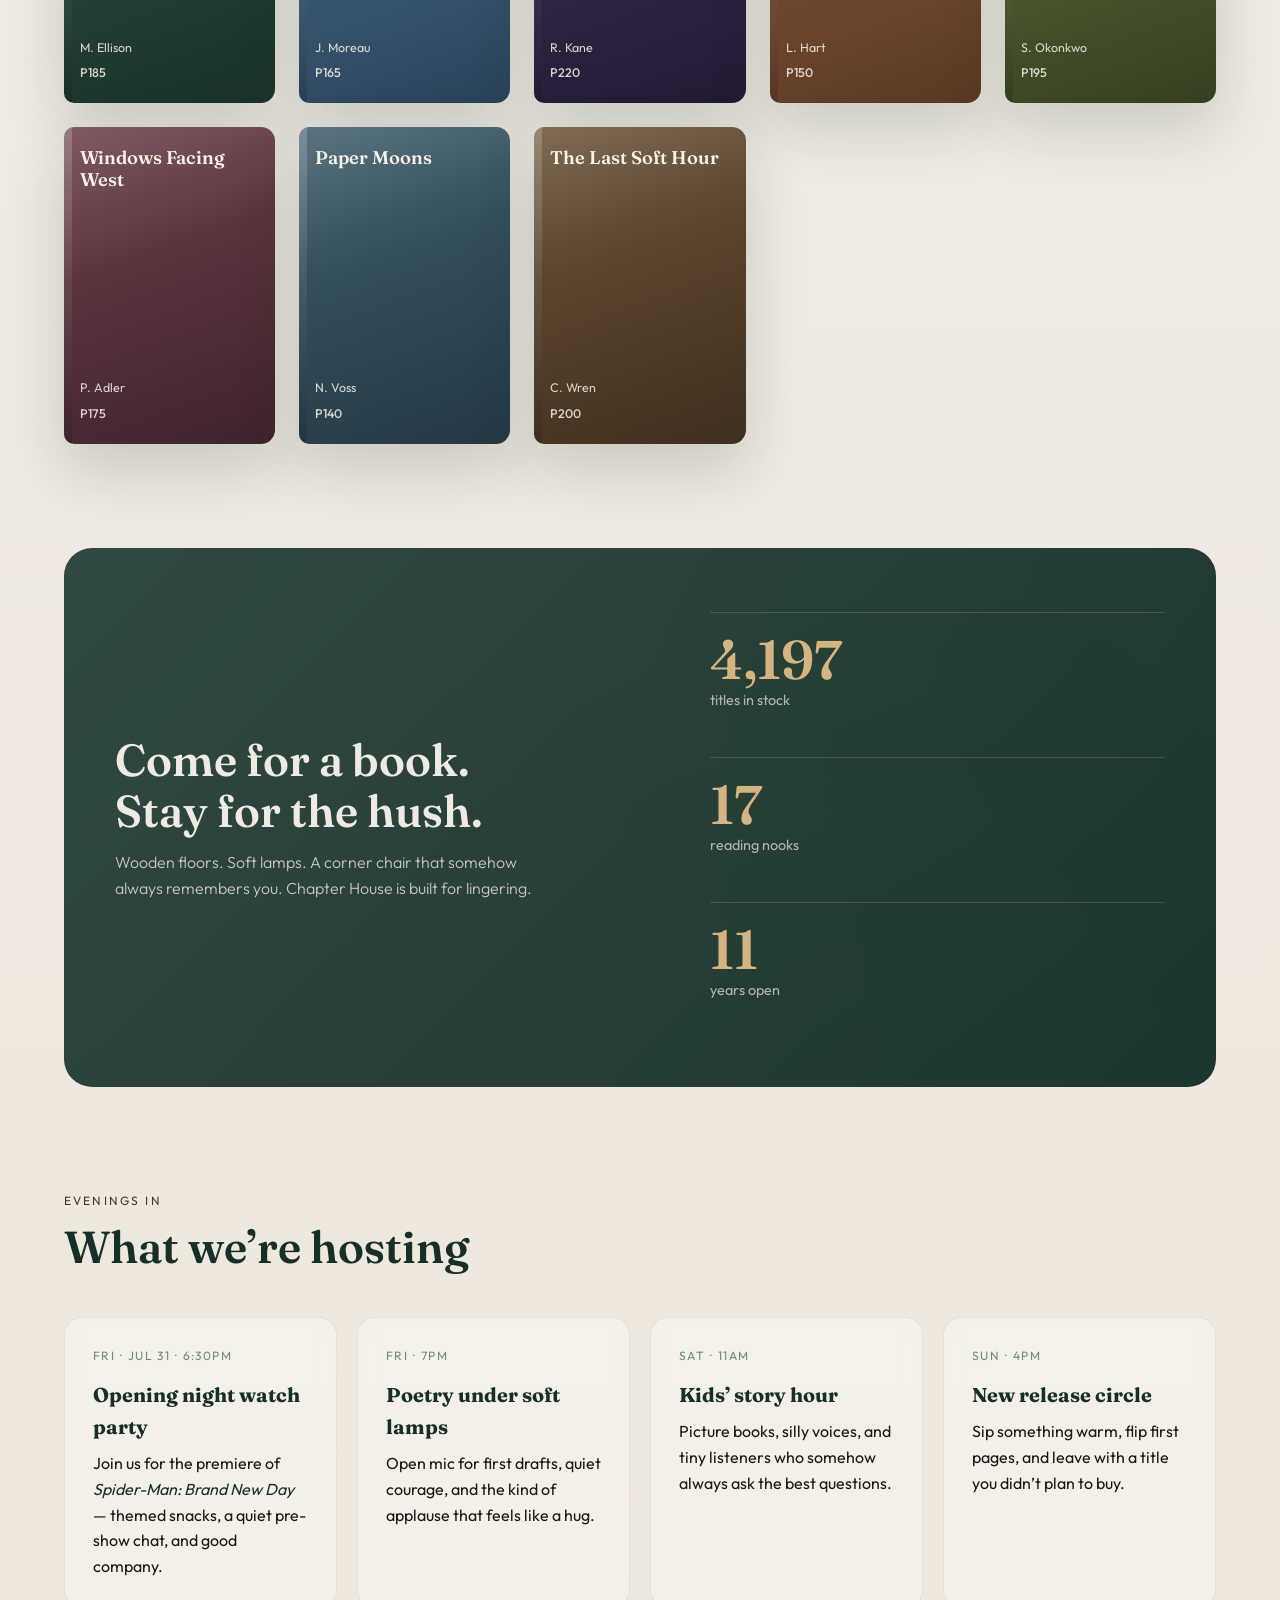
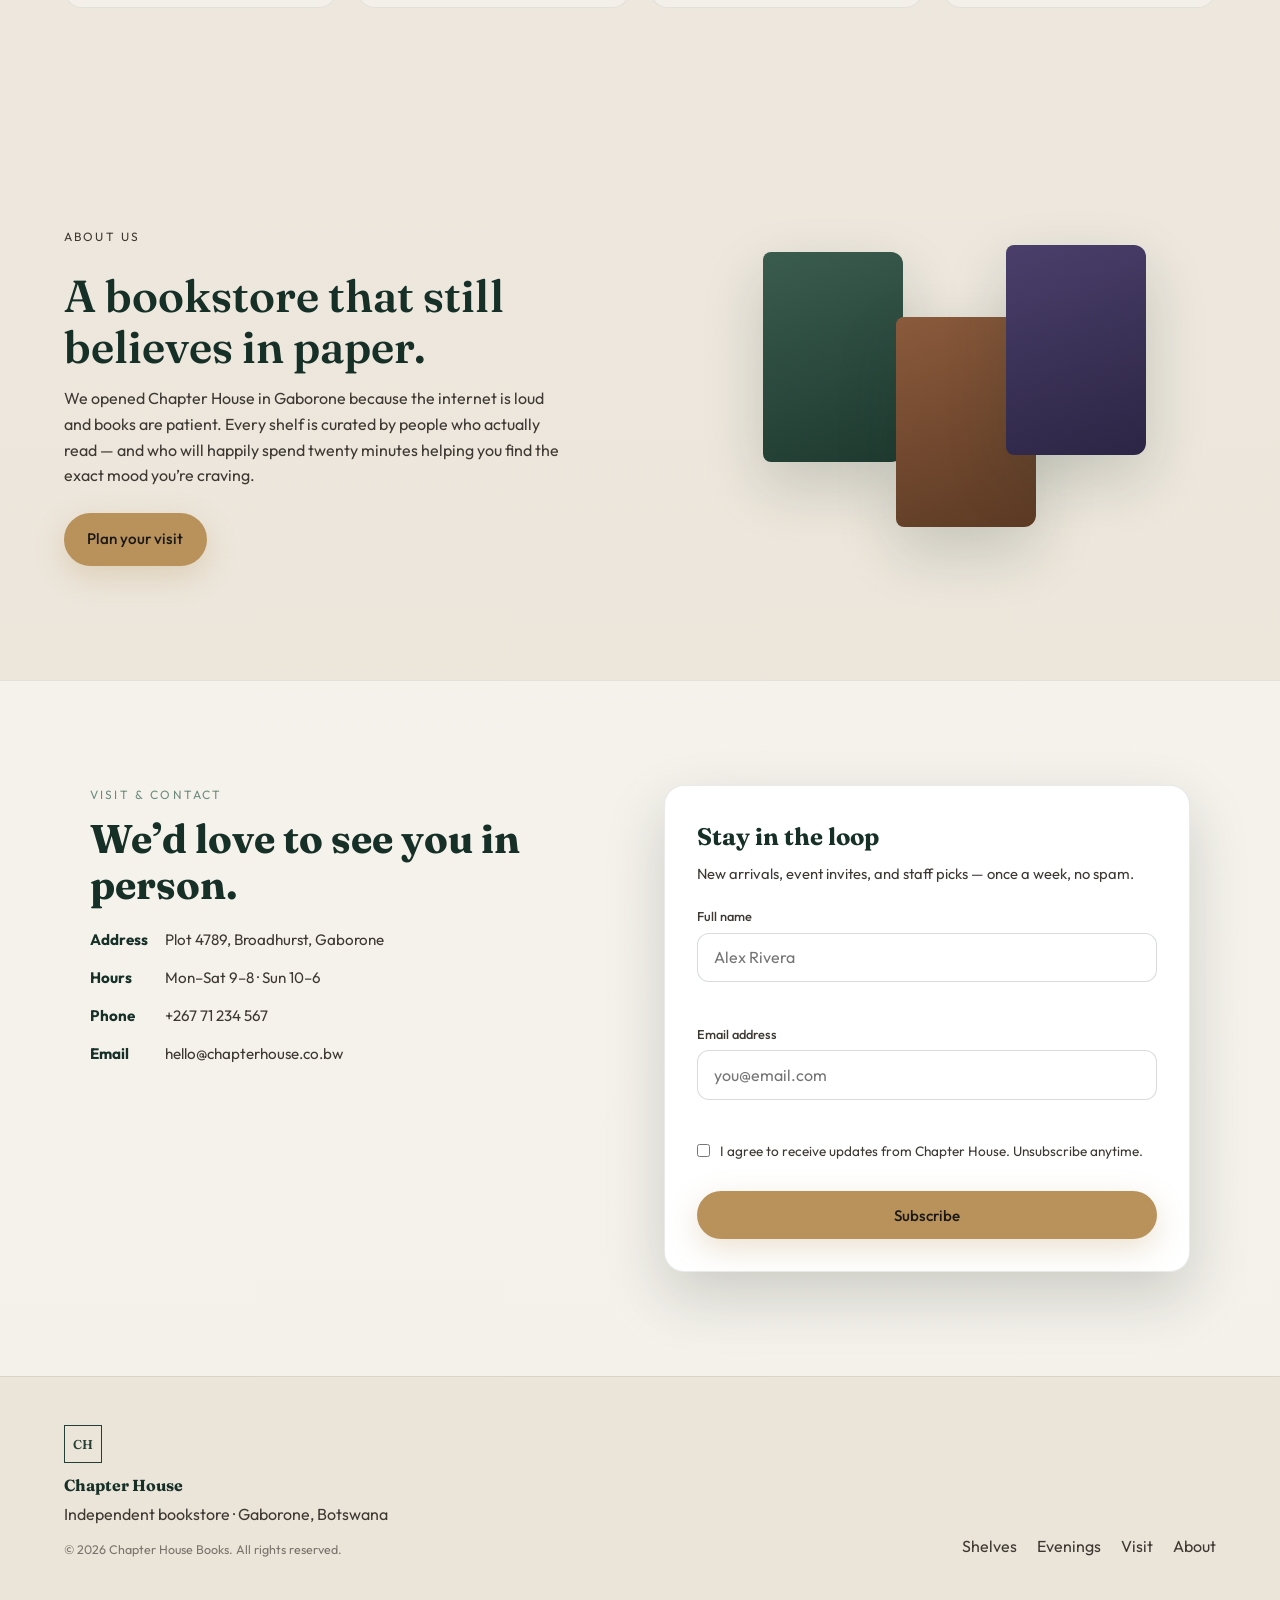
==== commit 16426f71: "Add viewport-fit cover and polish mobile nav tap targets Co-authored-by: Cursor <cursoragent@cursor." ====
--- a/index.html
+++ b/index.html
@@ -2,7 +2,7 @@
 <html lang="en">
 <head>
   <meta charset="UTF-8" />
-  <meta name="viewport" content="width=device-width, initial-scale=1.0" />
+  <meta name="viewport" content="width=device-width, initial-scale=1.0, viewport-fit=cover" />
   <title>Chapter House — Independent Bookstore</title>
   <meta name="description" content="Chapter House — curated fiction, poetry, and rare finds. Independent bookstore in Gaborone, Botswana." />
   <link rel="preconnect" href="https://fonts.googleapis.com" />
--- a/css/style.css
+++ b/css/style.css
@@ -25,6 +25,7 @@
 
 html {
   scroll-behavior: smooth;
+  -webkit-text-size-adjust: 100%;
 }
 
 body {
@@ -35,6 +36,7 @@
     radial-gradient(900px 500px at 100% 0%, rgba(184, 146, 90, 0.12), transparent 55%),
     linear-gradient(180deg, #f3efe8 0%, var(--paper) 40%, #ebe4d8 100%);
   min-height: 100vh;
+  min-height: 100svh;
   overflow-x: hidden;
   line-height: 1.6;
 }
@@ -272,14 +274,17 @@
 
 .nav-toggle {
   display: none;
-  width: 40px;
-  height: 40px;
+  width: 44px;
+  height: 44px;
   border: 0;
   background: transparent;
   flex-direction: column;
   justify-content: center;
+  align-items: center;
   gap: 6px;
   cursor: pointer;
+  position: relative;
+  z-index: 130;
 }
 
 .nav-toggle span {
@@ -293,7 +298,7 @@
   position: fixed;
   inset: 0;
   z-index: 99;
-  background: rgba(243, 239, 232, 0.97);
+  background: rgba(243, 239, 232, 0.98);
   display: grid;
   place-content: center;
   gap: 1.5rem;
@@ -303,6 +308,8 @@
   opacity: 0;
   visibility: hidden;
   transition: opacity 0.35s ease, visibility 0.35s ease;
+  overflow-y: auto;
+  -webkit-overflow-scrolling: touch;
 }
 
 .mobile-nav.open {
@@ -1011,6 +1018,106 @@
   text-underline-offset: 2px;
 }
 
+.terms-box {
+  display: flex;
+  align-items: flex-start;
+  gap: 0.9rem;
+  margin: 0.35rem 0 0.75rem;
+  padding: 1rem 1.05rem;
+  border-radius: 14px;
+  border: 1px solid rgba(36, 63, 54, 0.12);
+  background: linear-gradient(135deg, rgba(36, 63, 54, 0.05), rgba(184, 146, 90, 0.08));
+  cursor: pointer;
+  transition: border-color 0.2s ease, box-shadow 0.2s ease, background 0.2s ease;
+}
+
+.terms-box:hover {
+  border-color: rgba(36, 63, 54, 0.22);
+  background: linear-gradient(135deg, rgba(36, 63, 54, 0.07), rgba(184, 146, 90, 0.12));
+}
+
+.terms-box:has(input:checked) {
+  border-color: rgba(36, 63, 54, 0.35);
+  box-shadow: 0 0 0 3px rgba(109, 139, 124, 0.16);
+}
+
+.terms-check {
+  position: relative;
+  flex-shrink: 0;
+  width: 22px;
+  height: 22px;
+  margin-top: 0.1rem;
+}
+
+.terms-check input {
+  position: absolute;
+  inset: 0;
+  opacity: 0;
+  cursor: pointer;
+  margin: 0;
+}
+
+.terms-tick {
+  display: grid;
+  place-items: center;
+  width: 22px;
+  height: 22px;
+  border-radius: 7px;
+  border: 1.5px solid rgba(36, 63, 54, 0.28);
+  background: #fff;
+  transition: background 0.2s ease, border-color 0.2s ease;
+}
+
+.terms-tick::after {
+  content: "";
+  width: 6px;
+  height: 10px;
+  border: solid transparent;
+  border-width: 0 2px 2px 0;
+  transform: rotate(45deg) translateY(-1px);
+  opacity: 0;
+  transition: opacity 0.15s ease;
+}
+
+.terms-check input:checked + .terms-tick {
+  background: var(--forest);
+  border-color: var(--forest);
+}
+
+.terms-check input:checked + .terms-tick::after {
+  border-color: #fff;
+  opacity: 1;
+}
+
+.terms-check input:focus-visible + .terms-tick {
+  box-shadow: 0 0 0 3px rgba(109, 139, 124, 0.25);
+}
+
+.terms-copy {
+  font-size: 0.86rem;
+  line-height: 1.45;
+  color: var(--ink-soft);
+}
+
+.terms-copy strong {
+  display: block;
+  font-size: 0.9rem;
+  color: var(--forest-deep);
+  margin-bottom: 0.2rem;
+  font-weight: 600;
+}
+
+.terms-copy a {
+  color: var(--forest);
+  font-weight: 500;
+  text-decoration: underline;
+  text-underline-offset: 2px;
+}
+
+.terms-copy a:hover {
+  color: var(--forest-deep);
+}
+
 .form-success {
   margin-top: 1rem;
   padding: 0.85rem 1rem;
@@ -1201,51 +1308,187 @@
 
   .nav { display: none; }
   .nav-toggle { display: flex; }
+
+  .header-main {
+    padding: 0.75rem 4vw;
+  }
+
   .trust-bar {
     grid-template-columns: repeat(2, 1fr);
-  }
+    gap: 0.75rem;
+    padding: 1.5rem 4vw;
+  }
+
+  .shelves,
+  .events,
+  .about,
+  .visit {
+    padding: 4.5rem 4vw;
+  }
+
   .visit-grid {
     grid-template-columns: 1fr;
-  }
+    gap: 2rem;
+  }
+
   .event-list {
-    grid-template-columns: repeat(2, 1fr);
-  }
-  .spotlight-inner {
     grid-template-columns: 1fr;
-    padding: 2rem 1.5rem;
-  }
-  .spotlight-poster {
-    order: -1;
-  }
-  .event-list,
+    gap: 1rem;
+  }
+
   .about,
   .atmosphere {
     grid-template-columns: 1fr;
   }
+
   .atmosphere {
-    margin: 0;
-    border-radius: 0;
-  }
+    margin: 0 4vw;
+    border-radius: 22px;
+    padding: 2.5rem 1.5rem;
+  }
+
   .about-visual {
-    height: 260px;
-  }
+    height: 220px;
+  }
+
+  .floating-book {
+    width: 110px;
+    height: 165px;
+  }
+
   .site-footer {
     flex-direction: column;
     align-items: flex-start;
+    padding: 2.5rem 4vw;
+  }
+
+  .visit-form {
+    padding: 1.5rem;
+  }
+
+  .auth-main {
+    padding: 5.5rem 1rem 2rem;
+  }
+
+  .auth-card {
+    padding: 1.5rem;
+    border-radius: 20px;
+  }
+
+  .auth-form h1 {
+    font-size: 1.55rem;
+  }
+
+  .mobile-nav {
+    z-index: 120;
+    padding: 5rem 1.5rem 2rem;
+    gap: 1.25rem;
+  }
+
+  .mobile-nav a {
+    padding: 0.65rem 1rem;
+    border-radius: 12px;
   }
 }
 
 @media (max-width: 600px) {
-  .event-list {
-    grid-template-columns: 1fr;
-  }
   .hero {
-    align-items: center;
-    padding-bottom: 18vh;
-  }
+    align-items: flex-end;
+    min-height: 100svh;
+    padding: 5.5rem 5vw 10vh;
+  }
+
+  .brand-hero {
+    font-size: clamp(2.1rem, 11vw, 3.2rem);
+  }
+
+  .hero h1 {
+    font-size: clamp(1.15rem, 5vw, 1.5rem);
+    max-width: 18ch;
+  }
+
+  .hero-sub {
+    font-size: 0.95rem;
+  }
+
+  .hero-actions {
+    width: 100%;
+    flex-direction: column;
+  }
+
+  .hero-actions .btn {
+    width: 100%;
+  }
+
   .scroll-hint { display: none; }
+
   .book-grid {
     grid-template-columns: repeat(2, 1fr);
+    gap: 0.85rem;
+  }
+
+  .book {
+    padding: 1rem 0.75rem;
+  }
+
+  .book-title {
+    font-size: 0.95rem;
+  }
+
+  .section-head h2,
+  .about-copy h2,
+  .atmosphere-panel h2,
+  .visit-info h2 {
+    font-size: clamp(1.55rem, 7vw, 2.1rem);
+  }
+
+  .trust-item strong {
+    font-size: 1rem;
+  }
+
+  .trust-item span {
+    font-size: 0.75rem;
+  }
+
+  .terms-box {
+    padding: 0.9rem;
+    gap: 0.75rem;
+  }
+
+  .welcome-panel {
+    padding: 1.75rem 1.35rem;
+  }
+
+  .site-footer .footer-links {
     gap: 1rem;
   }
 }
+
+@media (max-width: 380px) {
+  .book-grid {
+    grid-template-columns: 1fr 1fr;
+    gap: 0.65rem;
+  }
+
+  .brand-name {
+    font-size: 0.95rem;
+  }
+}
+
+/* Safe areas (notched phones) */
+@supports (padding: max(0px)) {
+  .site-header {
+    padding-left: env(safe-area-inset-left);
+    padding-right: env(safe-area-inset-right);
+  }
+
+  .header-main {
+    padding-left: max(4vw, env(safe-area-inset-left));
+    padding-right: max(4vw, env(safe-area-inset-right));
+  }
+
+  .auth-main,
+  .welcome-modal {
+    padding-bottom: max(1.5rem, env(safe-area-inset-bottom));
+  }
+}
